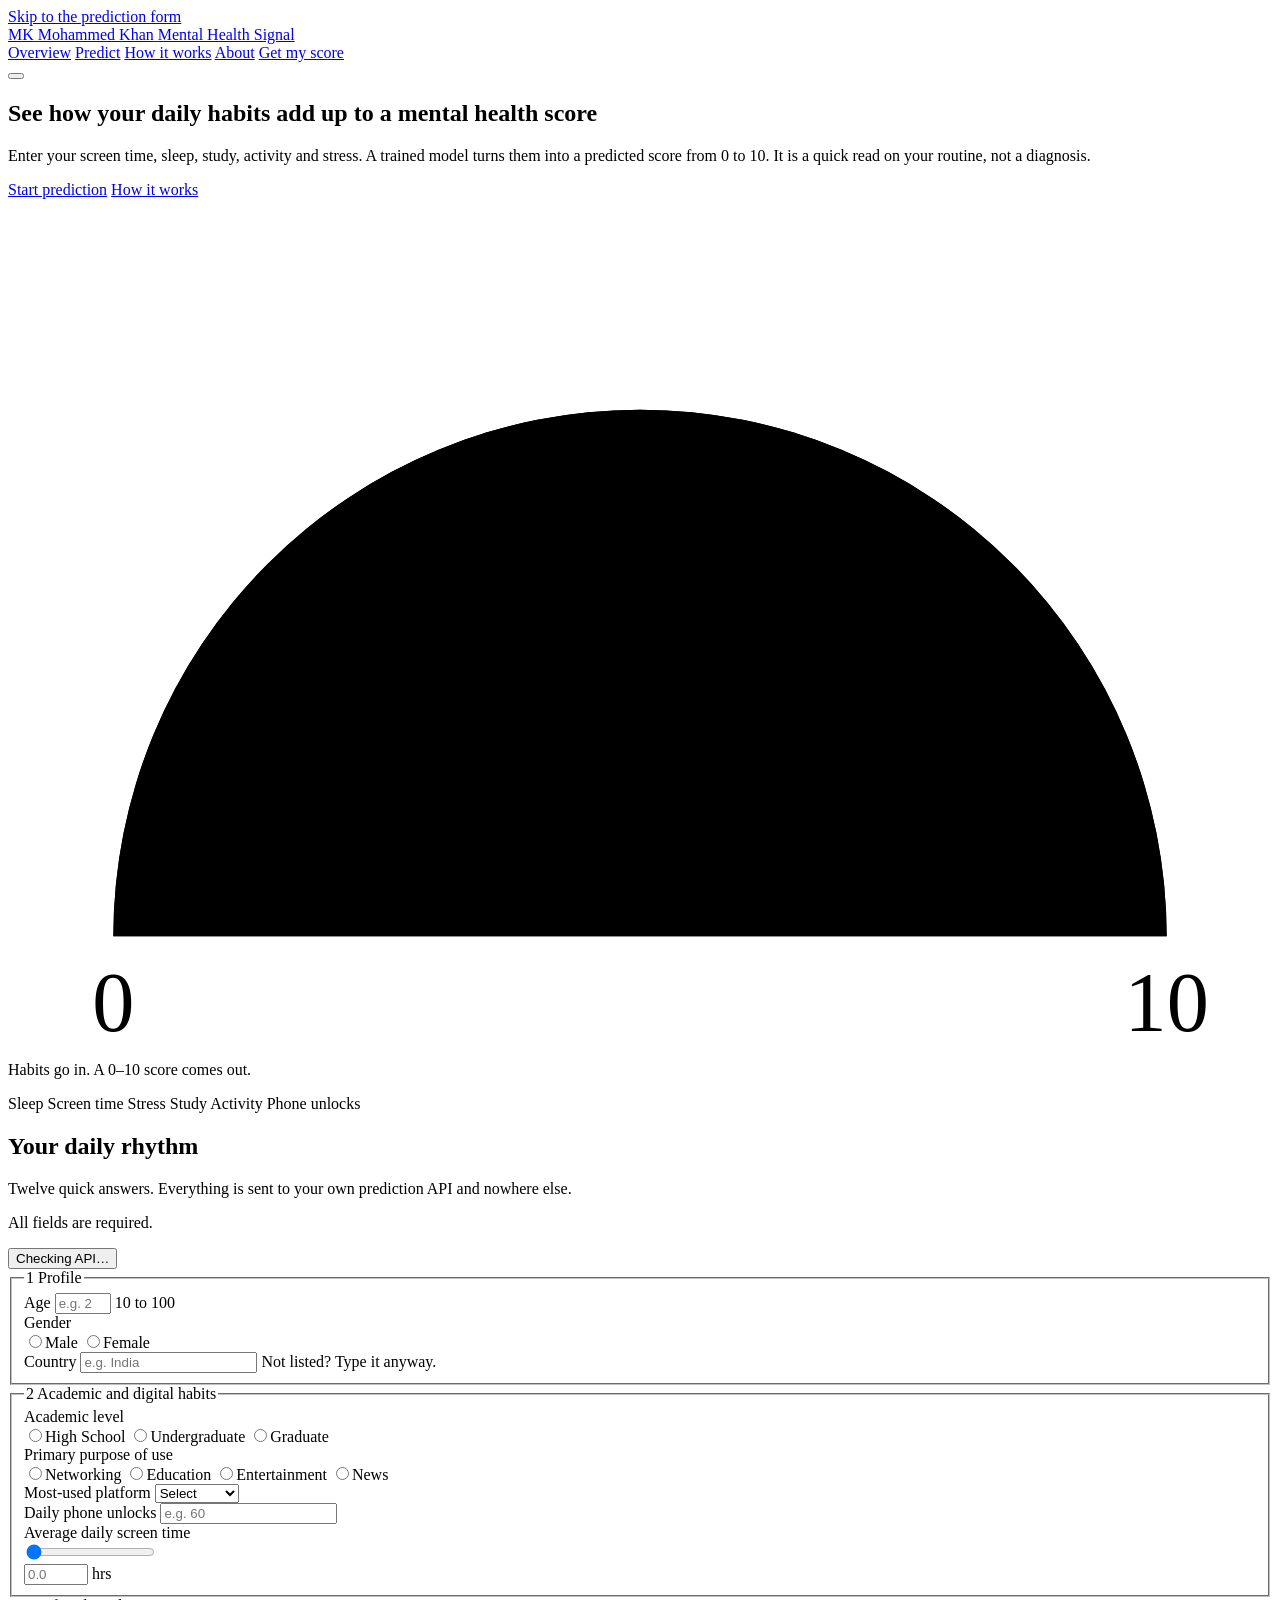
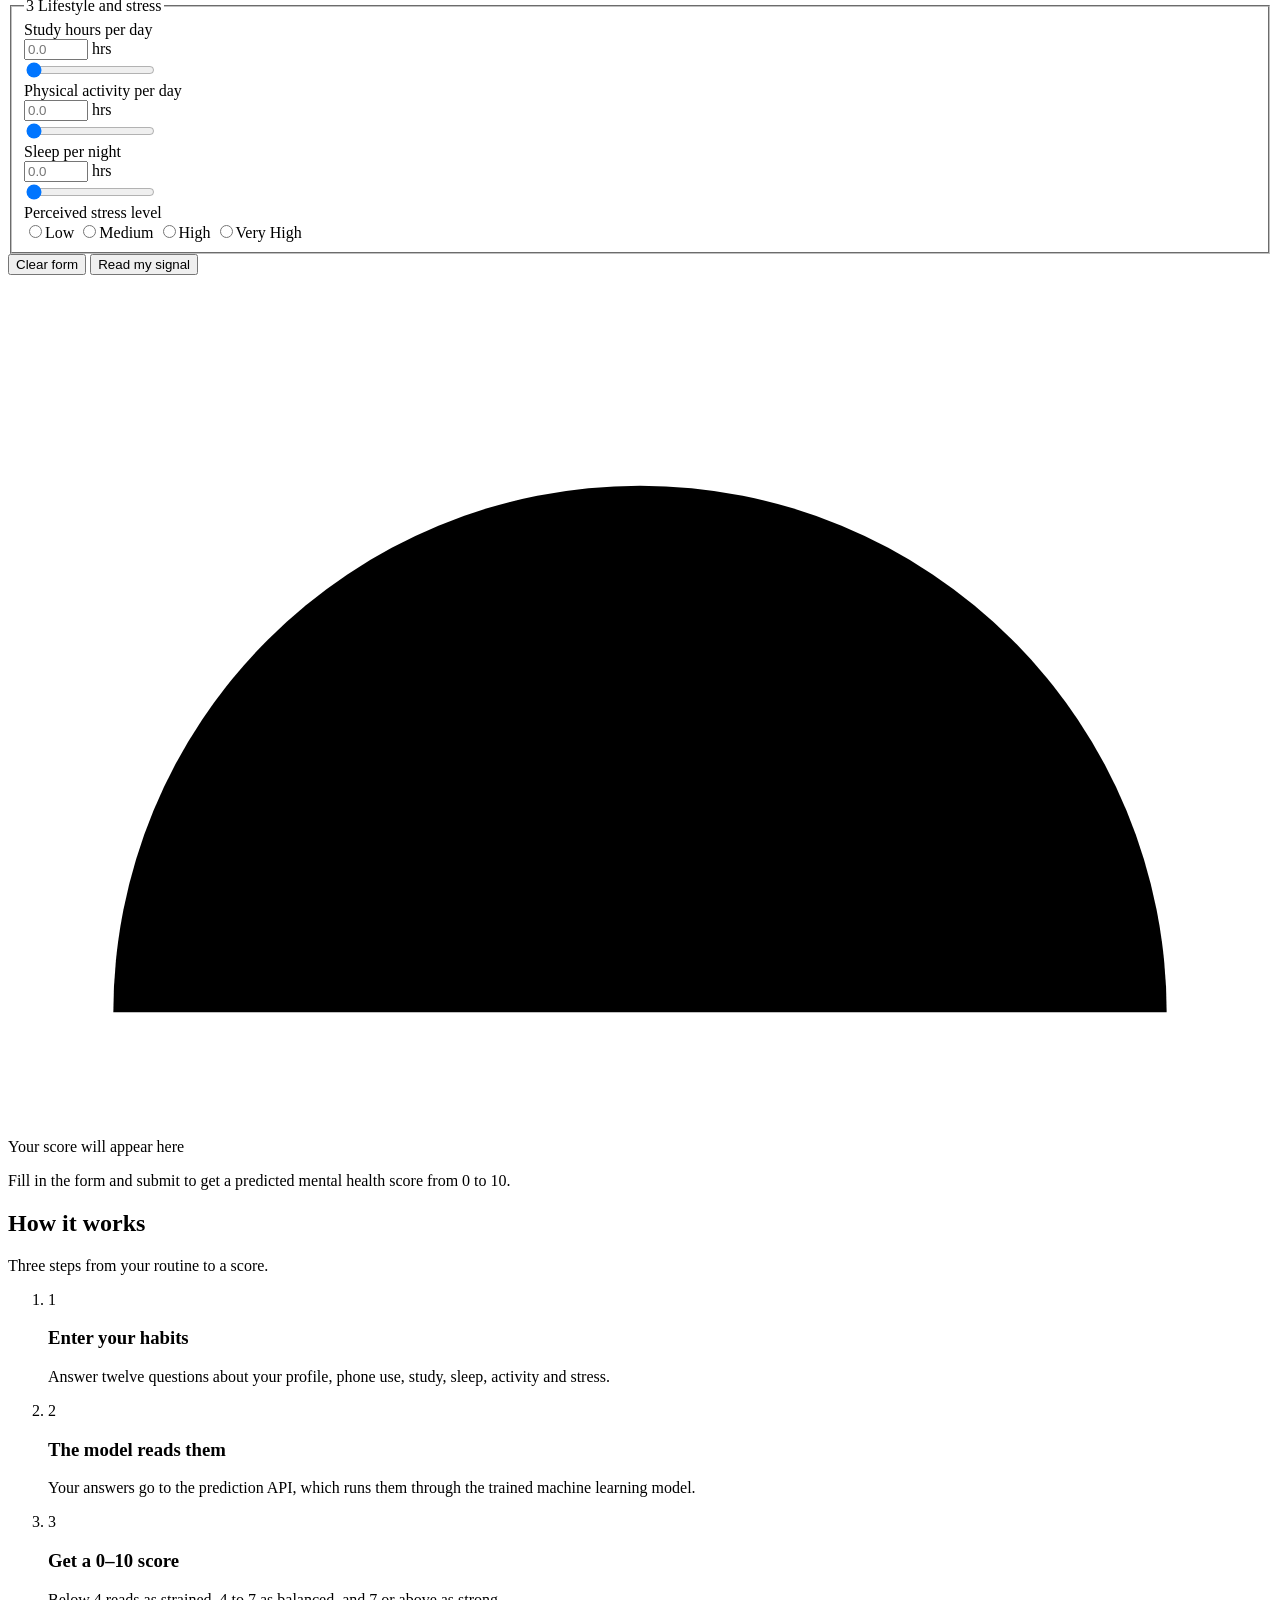
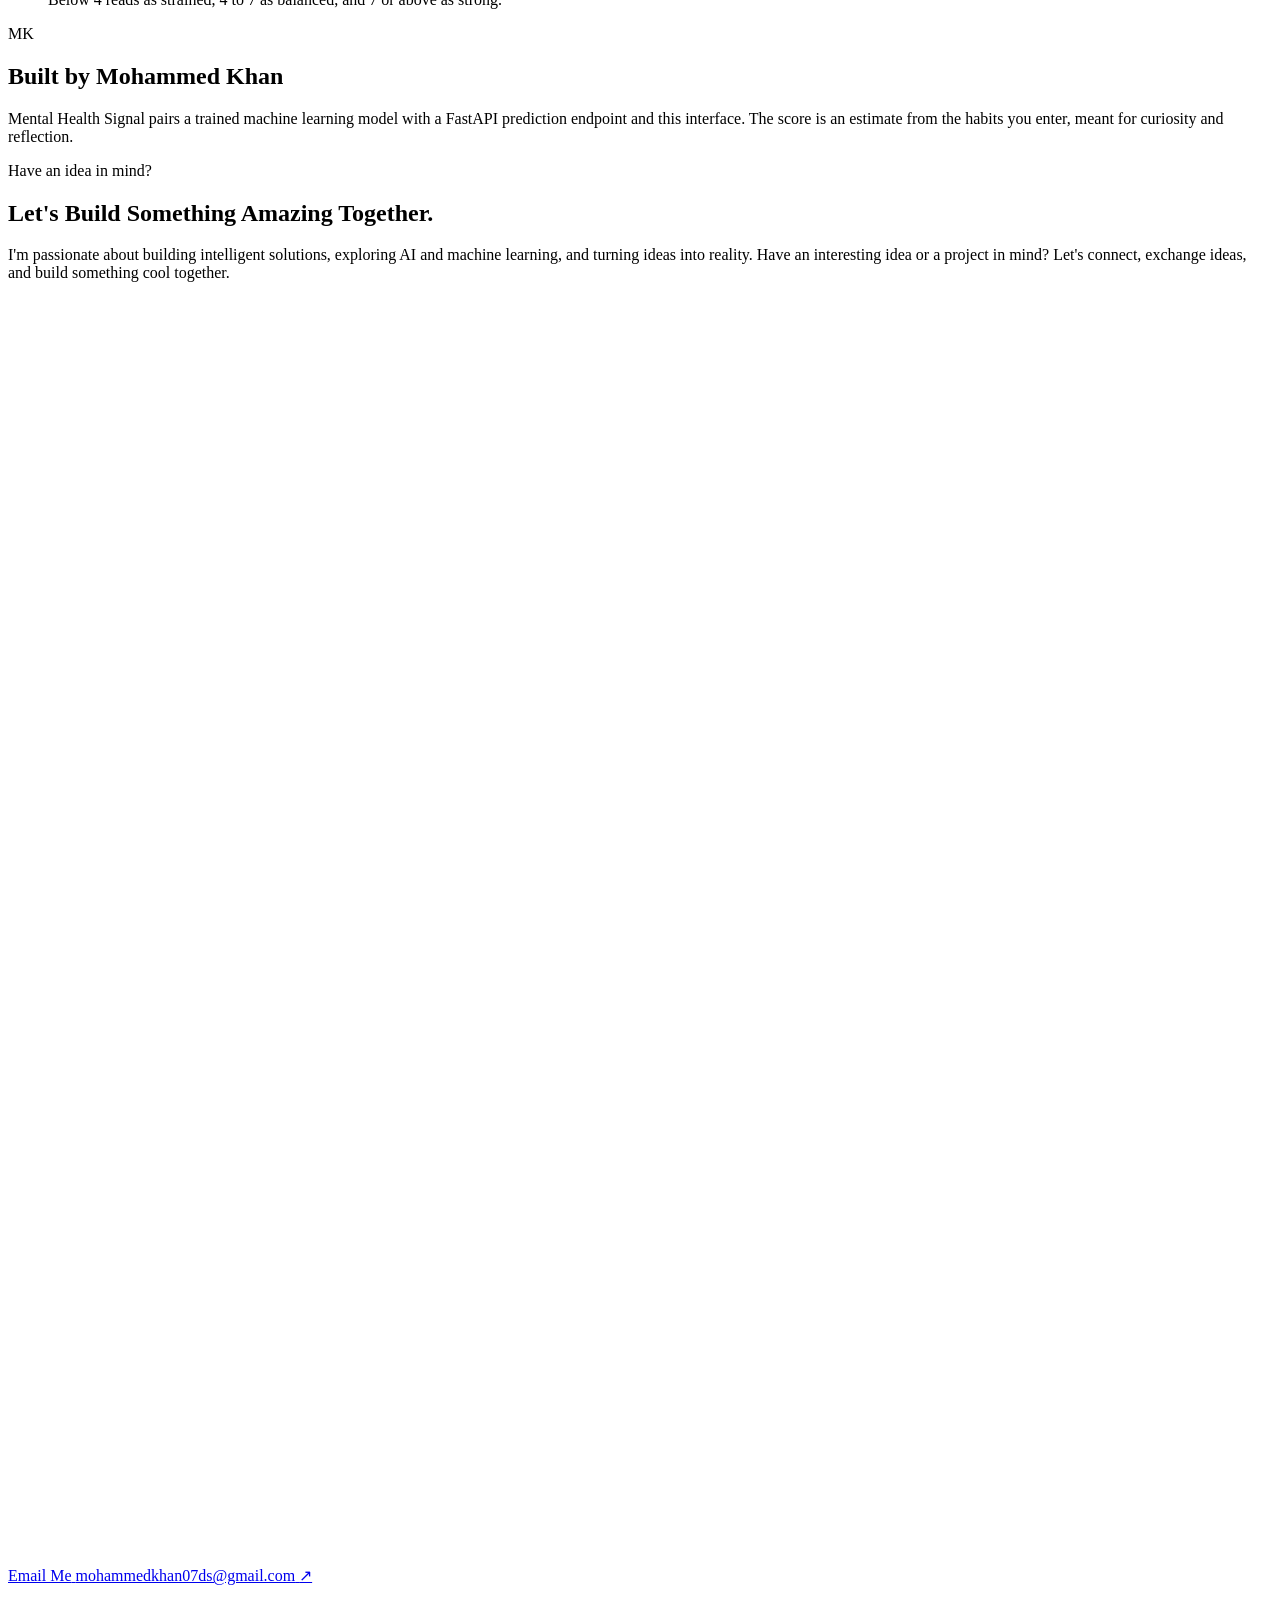
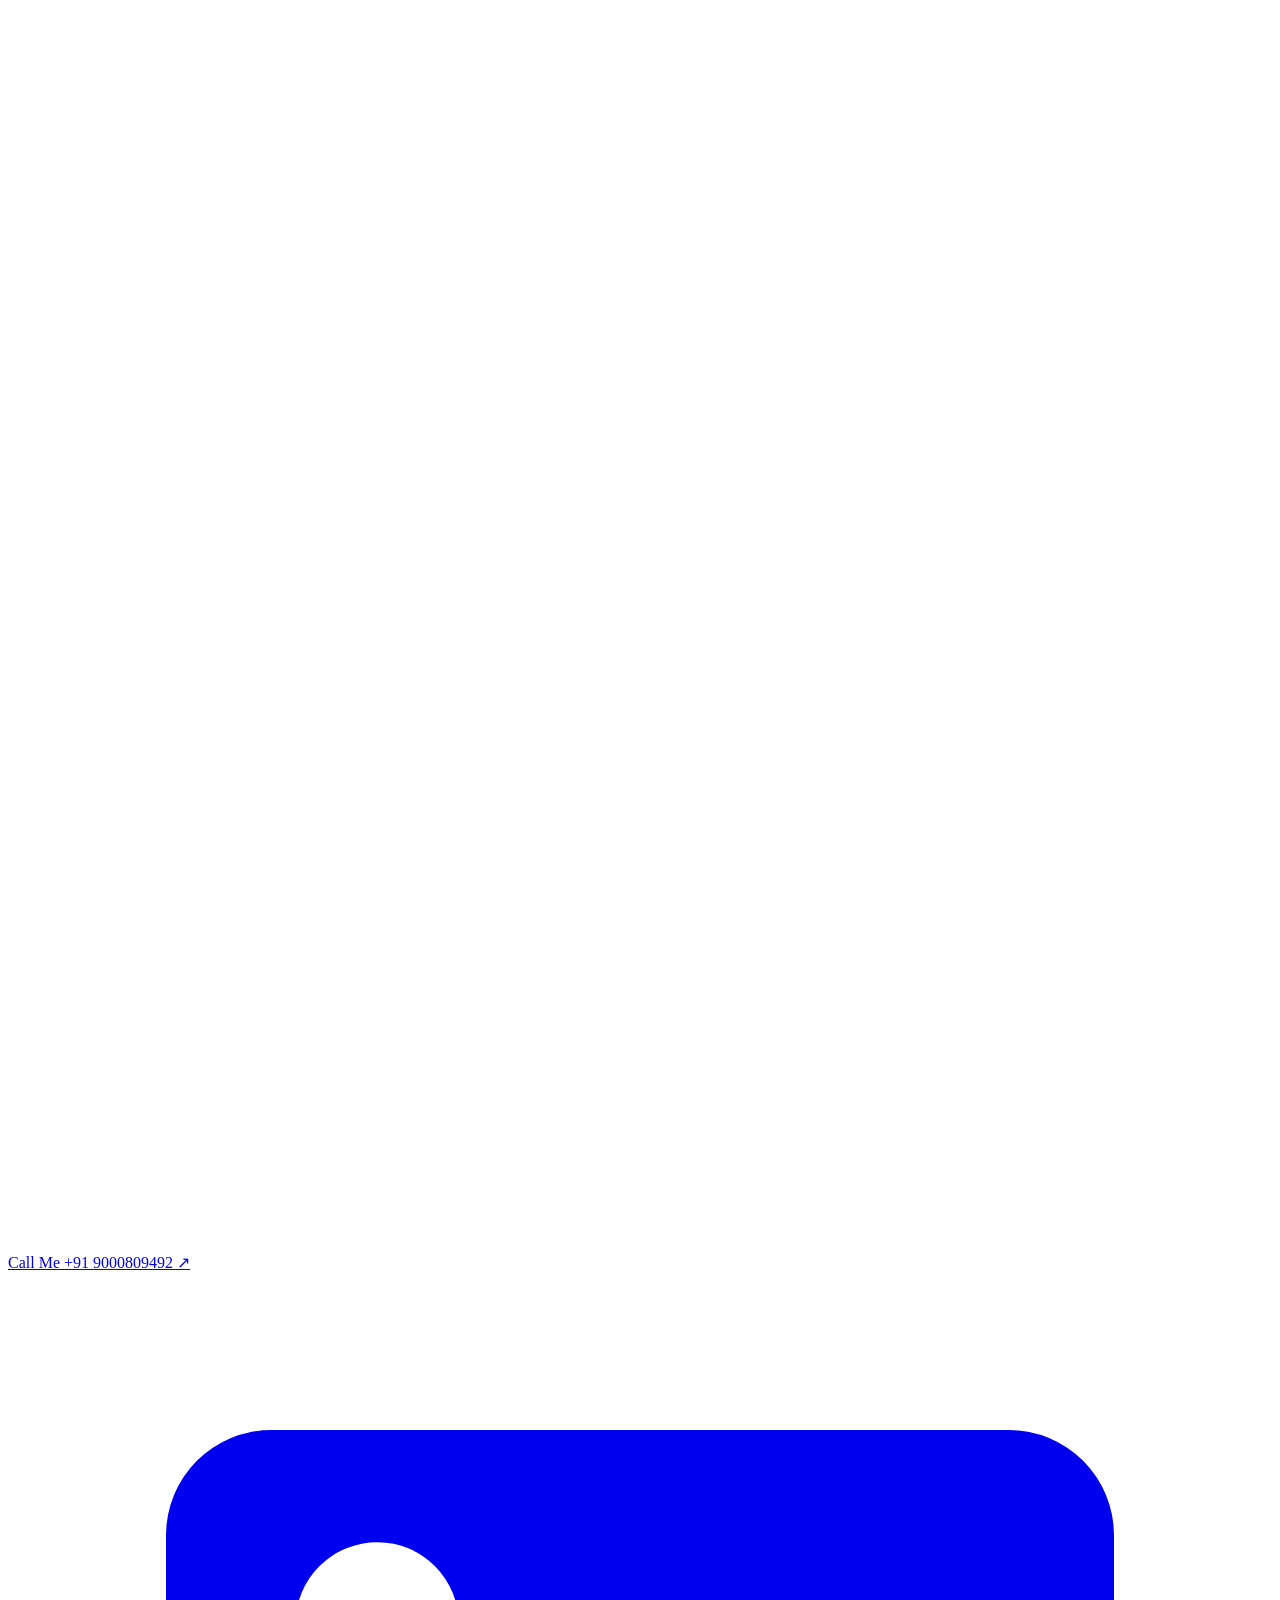
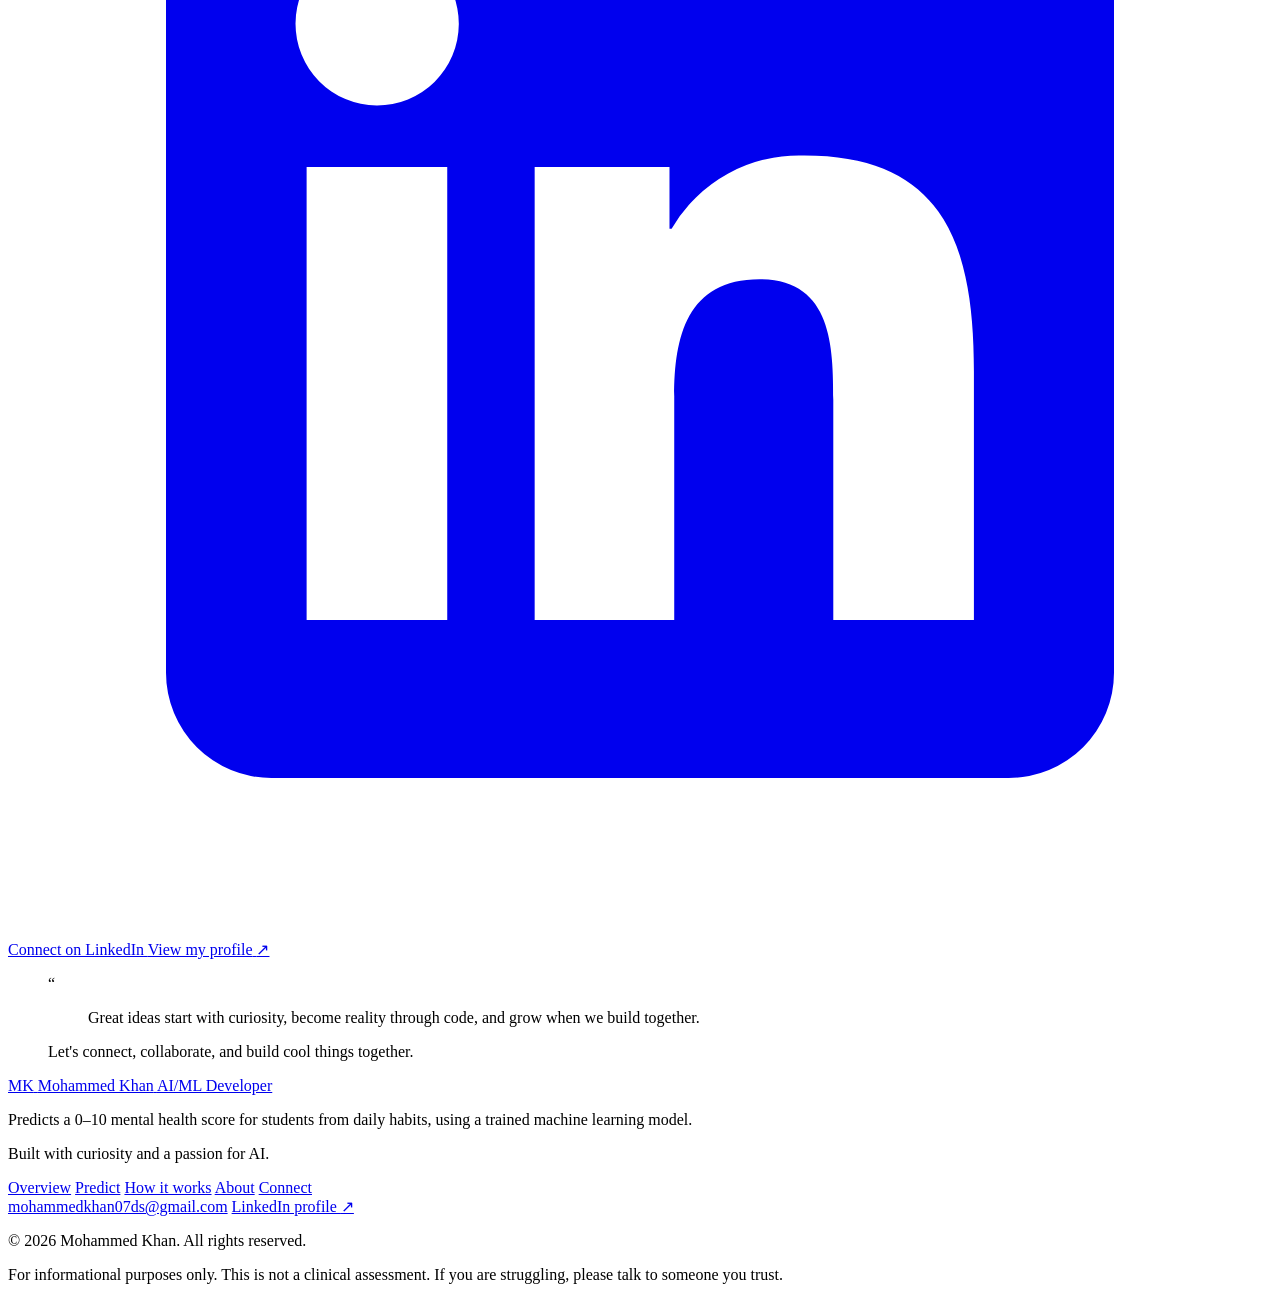
==== Frontend/Index.html @ d163c11a "Created a folder for frontend" ====
<!DOCTYPE html>
<html lang="en">
<head>
<meta charset="UTF-8" />
<meta name="viewport" content="width=device-width, initial-scale=1.0" />
<title>Mental Health Signal | Mohammed Khan</title>
<meta name="description" content="Mental Health Signal predicts a 0–10 mental health score for students from daily habits like screen time, sleep, study, activity and stress. Built by Mohammed Khan." />
<meta name="theme-color" content="#0B1F19" />
<link rel="icon" href="data:image/svg+xml,%3Csvg xmlns='http://www.w3.org/2000/svg' viewBox='0 0 32 32'%3E%3Crect width='32' height='32' rx='9' fill='%23163D33'/%3E%3Cpath d='M6 22a10 10 0 0 1 20 0' fill='none' stroke='%235FE3B4' stroke-width='3' stroke-linecap='round'/%3E%3Ccircle cx='16' cy='22' r='2.4' fill='%235FE3B4'/%3E%3C/svg%3E" />
<link rel="preconnect" href="https://fonts.googleapis.com">
<link rel="preconnect" href="https://fonts.gstatic.com" crossorigin>
<link href="https://fonts.googleapis.com/css2?family=Fraunces:opsz,wght@9..144,400;9..144,500;9..144,600&family=Inter:wght@400;500;600;700&family=JetBrains+Mono:wght@500;700&display=swap" rel="stylesheet">
<link rel="stylesheet" href="claude.css" />
</head>
<body>

<div class="bg-glow" aria-hidden="true"></div>
<div class="noise-overlay" aria-hidden="true"></div>

<a class="skip-link" href="#predict">Skip to the prediction form</a>

<!-- =====================================================
     HEADER
     ===================================================== -->
<header class="site-header">
  <div class="header-inner">
    <a class="brand" href="#top" aria-label="Mohammed Khan, Mental Health Signal, back to top">
      <span class="brand-mark" aria-hidden="true">MK</span>
      <span class="brand-text">
        <span class="brand-name">Mohammed Khan</span>
        <span class="brand-sub">Mental Health Signal</span>
      </span>
    </a>

    <nav class="nav" id="site-nav" aria-label="Primary">
      <a class="nav-link" href="#top">Overview</a>
      <a class="nav-link" href="#predict">Predict</a>
      <a class="nav-link" href="#how">How it works</a>
      <a class="nav-link" href="#about">About</a>
      <a class="btn btn-primary btn-sm nav-cta" href="#predict">Get my score</a>
    </nav>

    <button type="button" class="nav-toggle" id="nav-toggle" aria-expanded="false" aria-controls="site-nav" aria-label="Toggle navigation menu">
      <span class="nav-toggle-bars" aria-hidden="true"></span>
    </button>
  </div>
</header>

<main id="top">

  <!-- =====================================================
       HERO
       ===================================================== -->
  <section class="hero" aria-labelledby="hero-title">
    <div class="hero-copy">
      <h1 class="hero-title" id="hero-title">See how your daily habits add up to a mental health score</h1>
      <p class="hero-text">Enter your screen time, sleep, study, activity and stress. A trained model turns them into a predicted score from 0 to 10. It is a quick read on your routine, not a diagnosis.</p>
      <div class="hero-actions">
        <a class="btn btn-primary btn-lg" href="#predict">Start prediction</a>
        <a class="btn btn-ghost btn-lg" href="#how">How it works</a>
      </div>
    </div>

    <div class="hero-visual" aria-hidden="true">
      <div class="signal-card">
        <svg class="hero-gauge" viewBox="0 0 240 160">
          <defs>
            <linearGradient id="heroGradient" x1="0%" y1="0%" x2="100%" y2="0%">
              <stop offset="0%" stop-color="#D9534F"/>
              <stop offset="45%" stop-color="#E3B341"/>
              <stop offset="100%" stop-color="#4C9A78"/>
            </linearGradient>
          </defs>
          <path class="gauge-track" d="M 20 140 A 100 100 0 0 1 220 140" />
          <path class="hero-arc" d="M 20 140 A 100 100 0 0 1 220 140" />
          <g class="gauge-ticks"></g>
          <text class="gauge-label" x="20" y="158" text-anchor="middle">0</text>
          <text class="gauge-label" x="120" y="74" text-anchor="middle">5</text>
          <text class="gauge-label" x="220" y="158" text-anchor="middle">10</text>
        </svg>
        <p class="signal-caption">Habits go in. A 0–10 score comes out.</p>
        <span class="chip chip-sleep"><i></i>Sleep</span>
        <span class="chip chip-screen"><i></i>Screen time</span>
        <span class="chip chip-stress"><i></i>Stress</span>
        <span class="chip chip-study"><i></i>Study</span>
        <span class="chip chip-activity"><i></i>Activity</span>
        <span class="chip chip-unlocks"><i></i>Phone unlocks</span>
      </div>
    </div>
  </section>

  <!-- =====================================================
       PREDICT
       ===================================================== -->
  <section class="section" id="predict" aria-labelledby="predict-title">
    <div class="section-head">
      <h2 class="section-title" id="predict-title">Your daily rhythm</h2>
      <p class="section-text">Twelve quick answers. Everything is sent to your own prediction API and nowhere else.</p>
    </div>

    <div class="layout">

      <!-- FORM PANEL -->
      <div class="panel form-panel">
        <div class="panel-top">
          <p class="panel-note">All fields are required.</p>
          <button type="button" class="api-status" id="api-status" data-state="checking" title="Check the prediction API again">
            <span class="api-dot" aria-hidden="true"></span>
            <span class="api-text" id="api-status-text">Checking API…</span>
          </button>
        </div>

        <form id="predict-form" novalidate>

          <fieldset class="group">
            <legend><span class="legend-index" aria-hidden="true">1</span> Profile</legend>
            <div class="grid grid-3">

              <div class="field" data-field="age">
                <label for="age">Age</label>
                <input type="number" id="age" name="age" min="10" max="100" step="1" inputmode="numeric" required placeholder="e.g. 21" />
                <span class="hint">10 to 100</span>
                <span class="error-msg" role="alert"></span>
              </div>

              <div class="field" data-field="gender">
                <span class="label" id="lbl-gender">Gender</span>
                <div class="choice-group cols-2" role="radiogroup" aria-labelledby="lbl-gender">
                  <label class="choice"><input type="radio" name="gender" value="Male" required /><span class="choice-body">Male</span></label>
                  <label class="choice"><input type="radio" name="gender" value="Female" /><span class="choice-body">Female</span></label>
                </div>
                <span class="error-msg" role="alert"></span>
              </div>

              <div class="field" data-field="country">
                <label for="country">Country</label>
                <input type="text" id="country" name="country" list="country-list" required placeholder="e.g. India" autocomplete="off" />
                <datalist id="country-list">
                  <option value="India"></option>
                  <option value="USA"></option>
                  <option value="Canada"></option>
                  <option value="Australia"></option>
                  <option value="UK"></option>
                  <option value="Germany"></option>
                  <option value="Mexico"></option>
                  <option value="Turkey"></option>
                  <option value="France"></option>
                </datalist>
                <span class="hint">Not listed? Type it anyway.</span>
                <span class="error-msg" role="alert"></span>
              </div>

            </div>
          </fieldset>

          <fieldset class="group">
            <legend><span class="legend-index" aria-hidden="true">2</span> Academic and digital habits</legend>
            <div class="grid grid-2">

              <div class="field field-span" data-field="academic_level">
                <span class="label" id="lbl-academic">Academic level</span>
                <div class="choice-group cols-3" role="radiogroup" aria-labelledby="lbl-academic">
                  <label class="choice"><input type="radio" name="academic_level" value="High School" required /><span class="choice-body">High School</span></label>
                  <label class="choice"><input type="radio" name="academic_level" value="Undergraduate" /><span class="choice-body">Undergraduate</span></label>
                  <label class="choice"><input type="radio" name="academic_level" value="Graduate" /><span class="choice-body">Graduate</span></label>
                </div>
                <span class="error-msg" role="alert"></span>
              </div>

              <div class="field field-span" data-field="purpose_of_use">
                <span class="label" id="lbl-purpose">Primary purpose of use</span>
                <div class="choice-group cols-4" role="radiogroup" aria-labelledby="lbl-purpose">
                  <label class="choice"><input type="radio" name="purpose_of_use" value="Networking" required /><span class="choice-body">Networking</span></label>
                  <label class="choice"><input type="radio" name="purpose_of_use" value="Education" /><span class="choice-body">Education</span></label>
                  <label class="choice"><input type="radio" name="purpose_of_use" value="Entertainment" /><span class="choice-body">Entertainment</span></label>
                  <label class="choice"><input type="radio" name="purpose_of_use" value="News" /><span class="choice-body">News</span></label>
                </div>
                <span class="error-msg" role="alert"></span>
              </div>

              <div class="field" data-field="most_used_platform">
                <label for="most_used_platform">Most-used platform</label>
                <select id="most_used_platform" name="most_used_platform" required>
                  <option value="" disabled selected hidden>Select</option>
                  <option value="Facebook">Facebook</option>
                  <option value="Instagram">Instagram</option>
                  <option value="Snapchat">Snapchat</option>
                  <option value="Twitter">Twitter</option>
                  <option value="YouTube">YouTube</option>
                  <option value="TikTok">TikTok</option>
                  <option value="LinkedIn">LinkedIn</option>
                  <option value="LINE">LINE</option>
                  <option value="KakaoTalk">KakaoTalk</option>
                  <option value="VKontakte">VKontakte</option>
                  <option value="WhatsApp">WhatsApp</option>
                  <option value="WeChat">WeChat</option>
                </select>
                <span class="error-msg" role="alert"></span>
              </div>

              <div class="field" data-field="daily_unlocks">
                <label for="daily_unlocks">Daily phone unlocks</label>
                <input type="number" id="daily_unlocks" name="daily_unlocks" min="0" step="1" inputmode="numeric" required placeholder="e.g. 60" />
                <span class="error-msg" role="alert"></span>
              </div>

              <div class="field field-span" data-field="avg_daily_usage_hours">
                <label for="avg_daily_usage_hours">Average daily screen time</label>
                <div class="slider-line">
                  <input type="range" class="slider" data-sync="avg_daily_usage_hours" min="0" max="24" step="0.1" value="0" aria-label="Average daily screen time slider, hours" />
                  <div class="unit-input">
                    <input type="number" id="avg_daily_usage_hours" name="avg_daily_usage_hours" min="0" max="24" step="0.1" inputmode="decimal" required placeholder="0.0" />
                    <span class="unit">hrs</span>
                  </div>
                </div>
                <span class="error-msg" role="alert"></span>
              </div>

            </div>
          </fieldset>

          <fieldset class="group">
            <legend><span class="legend-index" aria-hidden="true">3</span> Lifestyle and stress</legend>
            <div class="grid grid-3">

              <div class="field" data-field="study_hours">
                <label for="study_hours">Study hours per day</label>
                <div class="unit-input">
                  <input type="number" id="study_hours" name="study_hours" min="0" max="24" step="0.1" inputmode="decimal" required placeholder="0.0" />
                  <span class="unit">hrs</span>
                </div>
                <input type="range" class="slider" data-sync="study_hours" min="0" max="24" step="0.1" value="0" aria-label="Study hours per day slider" />
                <span class="error-msg" role="alert"></span>
              </div>

              <div class="field" data-field="physical_activity_hours">
                <label for="physical_activity_hours">Physical activity per day</label>
                <div class="unit-input">
                  <input type="number" id="physical_activity_hours" name="physical_activity_hours" min="0" max="24" step="0.1" inputmode="decimal" required placeholder="0.0" />
                  <span class="unit">hrs</span>
                </div>
                <input type="range" class="slider" data-sync="physical_activity_hours" min="0" max="24" step="0.1" value="0" aria-label="Physical activity per day slider" />
                <span class="error-msg" role="alert"></span>
              </div>

              <div class="field" data-field="sleep_hours_per_night">
                <label for="sleep_hours_per_night">Sleep per night</label>
                <div class="unit-input">
                  <input type="number" id="sleep_hours_per_night" name="sleep_hours_per_night" min="0" max="24" step="0.1" inputmode="decimal" required placeholder="0.0" />
                  <span class="unit">hrs</span>
                </div>
                <input type="range" class="slider" data-sync="sleep_hours_per_night" min="0" max="24" step="0.1" value="0" aria-label="Sleep per night slider" />
                <span class="error-msg" role="alert"></span>
              </div>

              <div class="field field-span" data-field="stress_level">
                <span class="label" id="lbl-stress">Perceived stress level</span>
                <div class="choice-group cols-4" role="radiogroup" aria-labelledby="lbl-stress">
                  <label class="choice" data-tone="low"><input type="radio" name="stress_level" value="Low" required /><span class="choice-body">Low</span></label>
                  <label class="choice" data-tone="medium"><input type="radio" name="stress_level" value="Medium" /><span class="choice-body">Medium</span></label>
                  <label class="choice" data-tone="high"><input type="radio" name="stress_level" value="High" /><span class="choice-body">High</span></label>
                  <label class="choice" data-tone="very-high"><input type="radio" name="stress_level" value="Very High" /><span class="choice-body">Very High</span></label>
                </div>
                <span class="error-msg" role="alert"></span>
              </div>

            </div>
          </fieldset>

          <p class="form-alert" id="form-alert" role="alert" hidden></p>

          <div class="form-footer">
            <button type="reset" class="btn btn-ghost" id="clear-btn">Clear form</button>
            <button type="submit" class="btn btn-primary btn-lg" id="submit-btn">
              <span class="btn-label">Read my signal</span>
              <span class="btn-spinner" aria-hidden="true"></span>
            </button>
          </div>
        </form>
      </div>

      <!-- RESULT PANEL -->
      <aside class="panel result-panel" id="result-panel" aria-live="polite" aria-label="Prediction result">
        <div class="result-inner" id="result-inner">

          <div class="state state-idle" id="state-idle">
            <svg class="gauge gauge-idle" viewBox="0 0 240 160" aria-hidden="true">
              <path class="gauge-track" d="M 20 140 A 100 100 0 0 1 220 140" />
              <g class="gauge-ticks"></g>
            </svg>
            <p class="state-title">Your score will appear here</p>
            <p class="state-copy">Fill in the form and submit to get a predicted mental health score from 0 to 10.</p>
          </div>

          <div class="state state-loading" id="state-loading" hidden>
            <div class="pulse-ring"></div>
            <p class="state-title">Reading the signal…</p>
            <p class="state-copy">Running your habits through the model.</p>
          </div>

          <div class="state state-result" id="state-result" hidden>
            <svg class="gauge gauge-result" viewBox="0 0 240 160" aria-hidden="true">
              <defs>
                <linearGradient id="gaugeGradient" x1="0%" y1="0%" x2="100%" y2="0%">
                  <stop offset="0%" stop-color="#D9534F"/>
                  <stop offset="45%" stop-color="#E3B341"/>
                  <stop offset="100%" stop-color="#4C9A78"/>
                </linearGradient>
              </defs>
              <path class="gauge-track" d="M 20 140 A 100 100 0 0 1 220 140" />
              <path class="gauge-fill" id="gauge-fill" d="M 20 140 A 100 100 0 0 1 220 140" />
              <g class="gauge-ticks"></g>
              <g class="gauge-knob" id="gauge-knob"><circle cx="20" cy="140" r="8" /></g>
              <circle class="gauge-needle-hub" cx="120" cy="140" r="5" />
            </svg>
            <div class="score-readout">
              <span class="score-number" id="score-number">0.00</span>
              <span class="score-max">/ 10</span>
            </div>
            <p class="score-band" id="score-band">–</p>
            <p class="score-context" id="score-context"></p>

            <ol class="scale" id="scale" aria-label="Score bands">
              <li data-band="strained"><span>0 to 4</span>Strained</li>
              <li data-band="balanced"><span>4 to 7</span>Balanced</li>
              <li data-band="strong"><span>7 to 10</span>Strong</li>
            </ol>

            <button type="button" class="btn btn-ghost" id="reset-btn">Run another read</button>
          </div>

          <div class="state state-error" id="state-error" hidden>
            <div class="error-icon" aria-hidden="true">!</div>
            <p class="state-title" id="error-label">Something went wrong</p>
            <p class="state-copy" id="error-copy"></p>
            <button type="button" class="btn btn-ghost" id="error-retry-btn">Try again</button>
          </div>

        </div>
      </aside>

    </div>
  </section>

  <!-- =====================================================
       HOW IT WORKS
       ===================================================== -->
  <section class="section" id="how" aria-labelledby="how-title">
    <div class="section-head">
      <h2 class="section-title" id="how-title">How it works</h2>
      <p class="section-text">Three steps from your routine to a score.</p>
    </div>
    <ol class="steps">
      <li class="step-card">
        <span class="step-num" aria-hidden="true">1</span>
        <h3>Enter your habits</h3>
        <p>Answer twelve questions about your profile, phone use, study, sleep, activity and stress.</p>
      </li>
      <li class="step-card">
        <span class="step-num" aria-hidden="true">2</span>
        <h3>The model reads them</h3>
        <p>Your answers go to the prediction API, which runs them through the trained machine learning model.</p>
      </li>
      <li class="step-card">
        <span class="step-num" aria-hidden="true">3</span>
        <h3>Get a 0–10 score</h3>
        <p>Below 4 reads as strained, 4 to 7 as balanced, and 7 or above as strong.</p>
      </li>
    </ol>
  </section>

  <!-- =====================================================
       ABOUT / BRANDING
       ===================================================== -->
  <section class="section" id="about" aria-labelledby="about-title">
    <div class="about-card">
      <span class="about-mark" aria-hidden="true">MK</span>
      <div>
        <h2 class="about-title" id="about-title">Built by Mohammed Khan</h2>
        <p class="about-text">Mental Health Signal pairs a trained machine learning model with a FastAPI prediction endpoint and this interface. The score is an estimate from the habits you enter, meant for curiosity and reflection.</p>
      </div>
    </div>
  </section>

  <!-- =====================================================
       LET'S CONNECT
       ===================================================== -->
  <section class="section connect-section" id="connect" aria-labelledby="connect-title">
    <div class="section-head">
      <p class="connect-eyebrow">Have an idea in mind?</p>
      <h2 class="section-title" id="connect-title">Let's Build Something Amazing Together.</h2>
      <p class="section-text">I'm passionate about building intelligent solutions, exploring AI and machine learning, and turning ideas into reality. Have an interesting idea or a project in mind? Let's connect, exchange ideas, and build something cool together.</p>
    </div>

    <div class="contact-grid">
      <a class="contact-card" href="mailto:mohammedkhan07ds@gmail.com">
        <span class="contact-icon" aria-hidden="true">
          <svg viewBox="0 0 24 24" fill="none">
            <rect x="3.25" y="5.25" width="17.5" height="13.5" rx="2.5" />
            <path d="m4.5 7 7.5 5.75L19.5 7" />
          </svg>
        </span>
        <span class="contact-card-copy">
          <span class="contact-label">Email Me</span>
          <span class="contact-value">mohammedkhan07ds@gmail.com</span>
        </span>
        <span class="contact-arrow" aria-hidden="true">↗</span>
      </a>

      <a class="contact-card" href="tel:+919000809492">
        <span class="contact-icon" aria-hidden="true">
          <svg viewBox="0 0 24 24" fill="none">
            <path d="M7.1 3.75h2.15l1.1 4.1-1.6 1.6a14.1 14.1 0 0 0 5.8 5.8l1.6-1.6 4.1 1.1v2.15a2.1 2.1 0 0 1-2.3 2.1A16.2 16.2 0 0 1 5 6.05a2.1 2.1 0 0 1 2.1-2.3Z" />
          </svg>
        </span>
        <span class="contact-card-copy">
          <span class="contact-label">Call Me</span>
          <span class="contact-value">+91 9000809492</span>
        </span>
        <span class="contact-arrow" aria-hidden="true">↗</span>
      </a>

      <a class="contact-card" href="https://www.linkedin.com/in/mohammed-khan-670114422?utm_source=share_via&amp;utm_content=profile&amp;utm_medium=member_ios" target="_blank" rel="noopener noreferrer">
        <span class="contact-icon contact-icon-linkedin" aria-hidden="true">
          <svg viewBox="0 0 24 24" fill="currentColor">
            <path d="M19 3H5a2 2 0 0 0-2 2v14a2 2 0 0 0 2 2h14a2 2 0 0 0 2-2V5a2 2 0 0 0-2-2ZM8.34 18H5.67V9.4h2.67ZM7 8.23a1.55 1.55 0 1 1 .02-3.1A1.55 1.55 0 0 1 7 8.23ZM18.34 18h-2.67v-4.18c0-1-.02-2.29-1.4-2.29s-1.62 1.1-1.62 2.22V18H10V9.4h2.56v1.17h.04a2.8 2.8 0 0 1 2.52-1.39c2.7 0 3.22 1.78 3.22 4.1Z" />
          </svg>
        </span>
        <span class="contact-card-copy">
          <span class="contact-label">Connect on LinkedIn</span>
          <span class="contact-value">View my profile</span>
        </span>
        <span class="contact-arrow" aria-hidden="true">↗</span>
      </a>
    </div>

    <figure class="connect-quote">
      <span class="quote-mark" aria-hidden="true">“</span>
      <blockquote>Great ideas start with curiosity, become reality through code, and grow when we build together.</blockquote>
      <figcaption>Let's connect, collaborate, and build cool things together.</figcaption>
    </figure>
  </section>

</main>

<!-- =====================================================
     FOOTER
     ===================================================== -->
<footer class="site-footer">
  <div class="footer-inner">
    <div class="footer-brand">
      <a class="brand" href="#top" aria-label="Mohammed Khan, back to top">
        <span class="brand-mark" aria-hidden="true">MK</span>
        <span class="brand-text">
          <span class="brand-name">Mohammed Khan</span>
          <span class="brand-sub">AI/ML Developer</span>
        </span>
      </a>
      <p class="footer-text">Predicts a 0–10 mental health score for students from daily habits, using a trained machine learning model.</p>
      <p class="footer-tagline">Built with curiosity and a passion for AI.</p>
    </div>
    <div class="footer-links">
      <nav class="footer-nav" aria-label="Footer">
        <a class="nav-link" href="#top">Overview</a>
        <a class="nav-link" href="#predict">Predict</a>
        <a class="nav-link" href="#how">How it works</a>
        <a class="nav-link" href="#about">About</a>
        <a class="nav-link" href="#connect">Connect</a>
      </nav>
      <div class="footer-contact" aria-label="Contact details">
        <a href="mailto:mohammedkhan07ds@gmail.com">mohammedkhan07ds@gmail.com</a>
        <a href="https://www.linkedin.com/in/mohammed-khan-670114422?utm_source=share_via&amp;utm_content=profile&amp;utm_medium=member_ios" target="_blank" rel="noopener noreferrer">LinkedIn profile <span aria-hidden="true">↗</span></a>
      </div>
    </div>
  </div>
  <div class="footer-bottom">
    <p>&copy; <span id="year">2026</span> Mohammed Khan. All rights reserved.</p>
    <p>For informational purposes only. This is not a clinical assessment. If you are struggling, please talk to someone you trust.</p>
  </div>
</footer>

<script src="claude.js"></script>
</body>
</html>
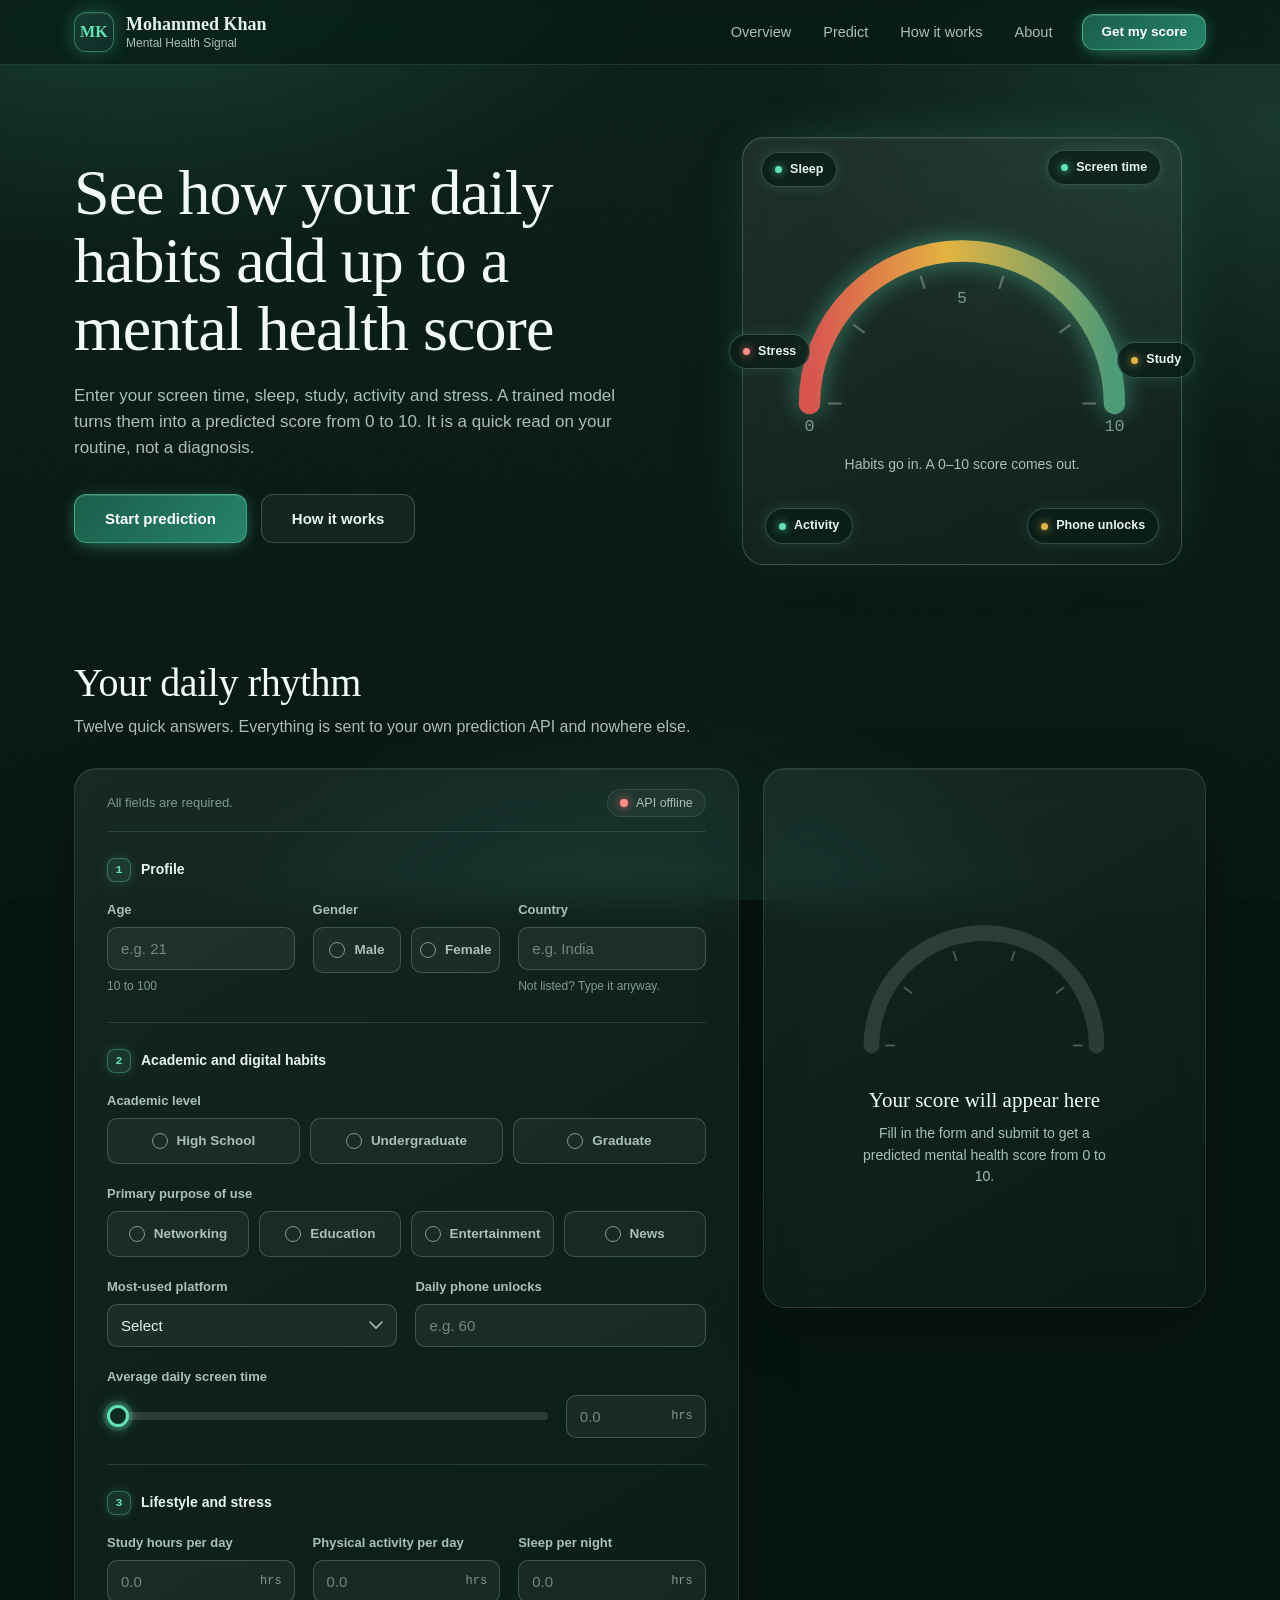
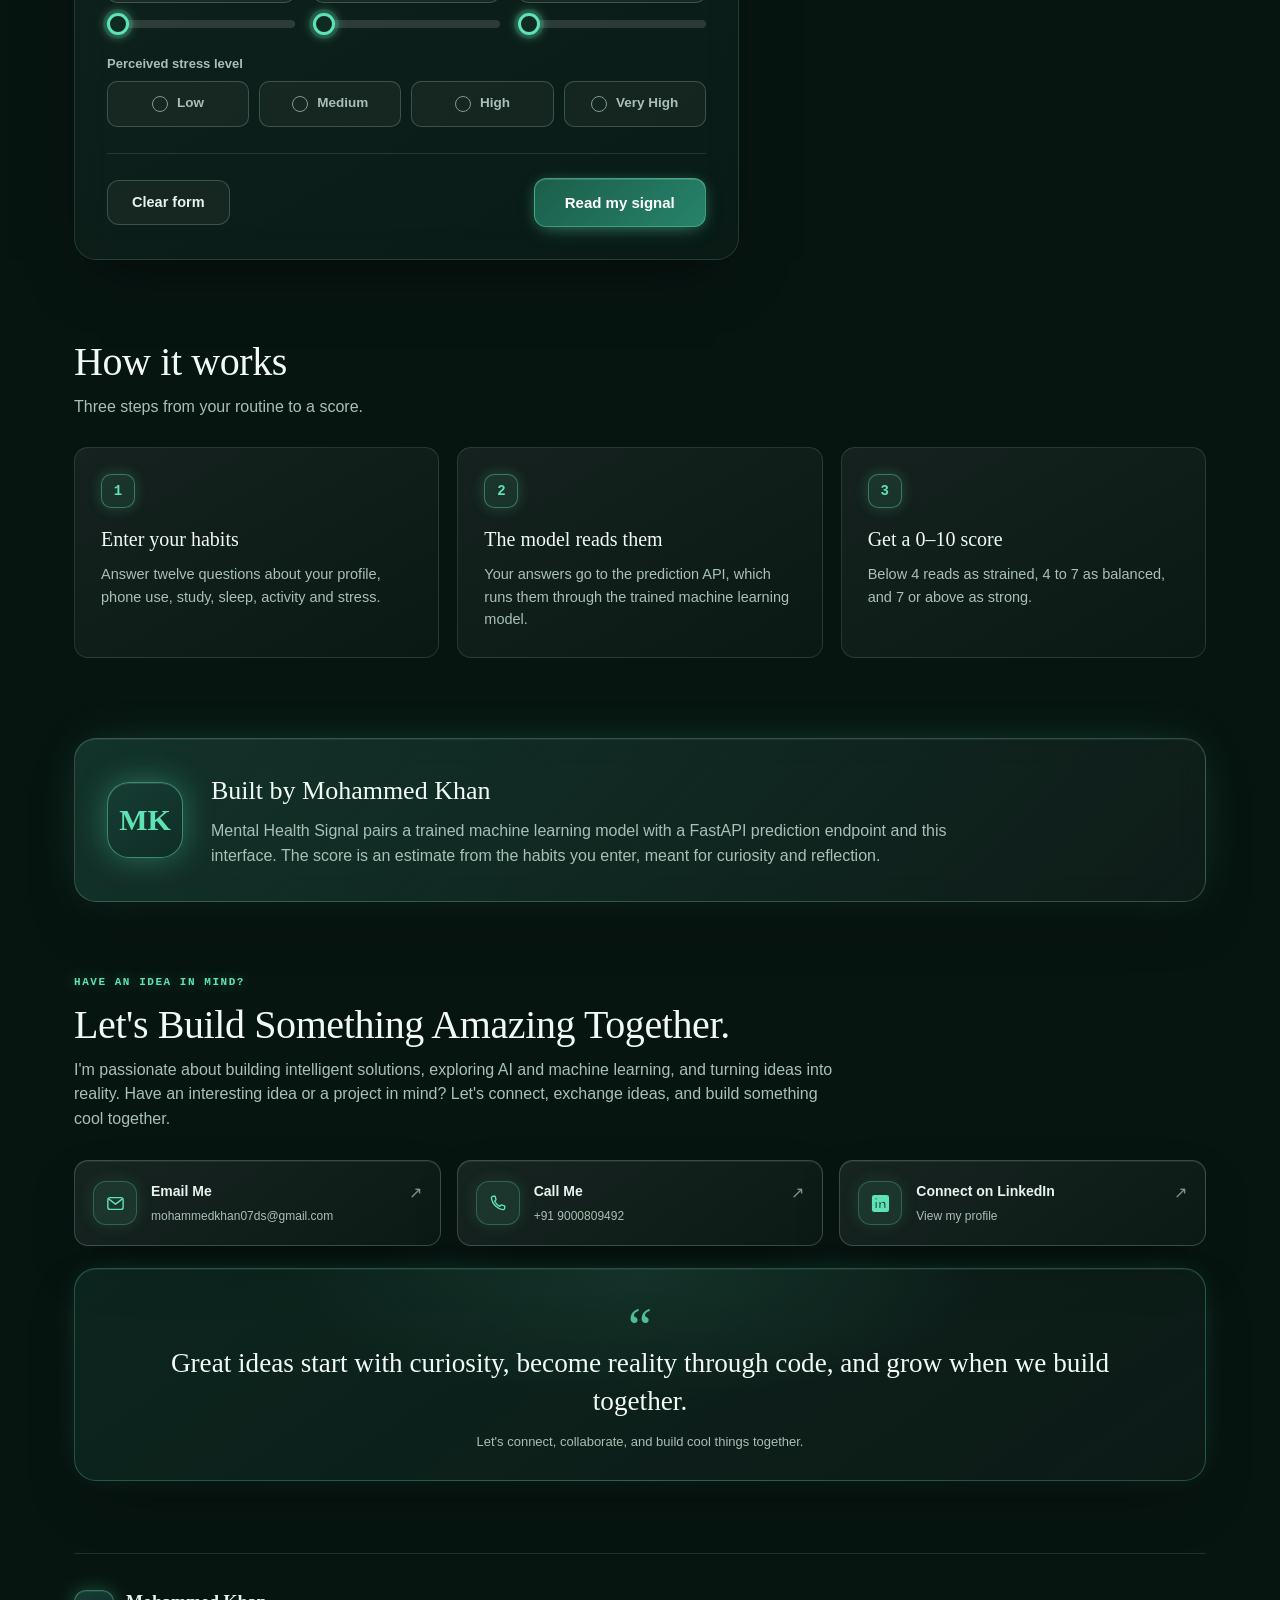
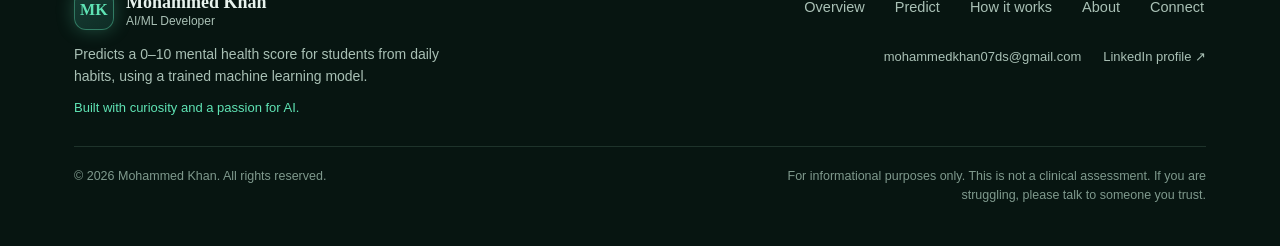
==== commit 636cbc63: "Changed file name that was confusing" ====
--- a/Frontend/Index.html
+++ b/Frontend/Index.html
@@ -10,7 +10,7 @@
 <link rel="preconnect" href="https://fonts.googleapis.com">
 <link rel="preconnect" href="https://fonts.gstatic.com" crossorigin>
 <link href="https://fonts.googleapis.com/css2?family=Fraunces:opsz,wght@9..144,400;9..144,500;9..144,600&family=Inter:wght@400;500;600;700&family=JetBrains+Mono:wght@500;700&display=swap" rel="stylesheet">
-<link rel="stylesheet" href="claude.css" />
+<link rel="stylesheet" href="Style.css" />
 </head>
 <body>
 
@@ -479,6 +479,6 @@
   </div>
 </footer>
 
-<script src="claude.js"></script>
+<script src="Script.js"></script>
 </body>
 </html>
--- a/Frontend/Style.css
+++ b/Frontend/Style.css
@@ -0,0 +1,1288 @@
+/* =========================================================
+   TOKENS
+   Palette carried over from the original design (pine, sage,
+   amber, coral) and pushed into a dark glass dashboard.
+   --glow holds an "r, g, b" triplet so every glow can be tinted
+   per component with rgba(var(--glow), alpha).
+   ========================================================= */
+:root {
+  color-scheme: dark;
+
+  --bg-0: #071511;
+  --bg-1: #0B1F19;
+  --ink: #E8F3EE;
+  --ink-soft: #A9C0B5;
+  --ink-faint: #7F998D;
+
+  --pine: #21594A;
+  --pine-deep: #163D33;
+  --sage: #4C9A78;
+  --mint: #5FE3B4;
+  --amber: #E3B341;
+  --coral: #D9534F;
+  --coral-soft: #FF8E88;
+
+  --glow: 95, 227, 180;
+
+  --glass: rgba(255, 255, 255, 0.045);
+  --glass-hi: rgba(255, 255, 255, 0.075);
+  --line: rgba(170, 230, 205, 0.14);
+  --line-strong: rgba(170, 230, 205, 0.24);
+
+  --font-display: 'Fraunces', Georgia, serif;
+  --font-body: 'Inter', -apple-system, 'Segoe UI', sans-serif;
+  --font-mono: 'JetBrains Mono', 'SFMono-Regular', monospace;
+
+  --radius-sm: 10px;
+  --radius-md: 14px;
+  --radius-lg: 22px;
+
+  --shadow-panel: 0 24px 60px -24px rgba(0, 0, 0, 0.6), inset 0 1px 0 rgba(255, 255, 255, 0.06);
+  --ease: cubic-bezier(0.22, 1, 0.36, 1);
+}
+
+* { box-sizing: border-box; }
+
+/* Glow shadows are declared on every element so they resolve against that
+   element's own --glow (stress tones and result bands override --glow). */
+*, *::before, *::after {
+  --glow-soft: 0 0 0 1px rgba(var(--glow), 0.35), 0 0 16px rgba(var(--glow), 0.22);
+  --glow-focus: 0 0 0 3px rgba(var(--glow), 0.16), 0 0 22px rgba(var(--glow), 0.34);
+  --glow-strong: 0 0 28px rgba(var(--glow), 0.5), 0 10px 34px -8px rgba(var(--glow), 0.5);
+}
+
+html {
+  -webkit-font-smoothing: antialiased;
+  scroll-behavior: smooth;
+  scroll-padding-top: 92px;
+}
+
+[hidden] { display: none !important; }
+
+body {
+  margin: 0;
+  min-height: 100vh;
+  background: var(--bg-0);
+  color: var(--ink);
+  font-family: var(--font-body);
+  line-height: 1.55;
+  position: relative;
+  overflow-x: hidden;
+}
+
+.bg-glow {
+  position: fixed;
+  inset: 0;
+  z-index: 0;
+  pointer-events: none;
+  background:
+    radial-gradient(900px 520px at 10% -8%, rgba(33, 89, 74, 0.6), transparent 62%),
+    radial-gradient(800px 520px at 100% 14%, rgba(76, 154, 120, 0.2), transparent 62%),
+    radial-gradient(760px 520px at 50% 112%, rgba(33, 89, 74, 0.4), transparent 62%),
+    linear-gradient(180deg, var(--bg-1), var(--bg-0));
+}
+
+.noise-overlay {
+  position: fixed;
+  inset: 0;
+  pointer-events: none;
+  z-index: 0;
+  opacity: 0.03;
+  background-image: url("data:image/svg+xml,%3Csvg xmlns='http://www.w3.org/2000/svg' width='90' height='90'%3E%3Cfilter id='n'%3E%3CfeTurbulence type='fractalNoise' baseFrequency='0.9' numOctaves='2' stitchTiles='stitch'/%3E%3C/filter%3E%3Crect width='100%25' height='100%25' filter='url(%23n)'/%3E%3C/svg%3E");
+}
+
+main, .site-footer { position: relative; z-index: 1; }
+
+:focus-visible {
+  outline: 2px solid rgba(var(--glow), 0.9);
+  outline-offset: 3px;
+}
+
+.skip-link {
+  position: absolute;
+  left: 16px;
+  top: -60px;
+  z-index: 100;
+  background: var(--pine-deep);
+  color: #fff;
+  padding: 10px 16px;
+  border-radius: var(--radius-sm);
+  text-decoration: none;
+  transition: top 0.2s ease;
+}
+.skip-link:focus { top: 12px; }
+
+/* =========================================================
+   BUTTONS
+   Primary = stronger glow, secondary (ghost) = softer glow.
+   ========================================================= */
+.btn {
+  position: relative;
+  display: inline-flex;
+  align-items: center;
+  justify-content: center;
+  gap: 10px;
+  font-family: var(--font-body);
+  font-size: 14.5px;
+  font-weight: 600;
+  line-height: 1;
+  color: #fff;
+  text-decoration: none;
+  white-space: nowrap;
+  padding: 14px 24px;
+  border-radius: 12px;
+  border: 1px solid transparent;
+  cursor: pointer;
+  -webkit-tap-highlight-color: transparent;
+  transition:
+    transform 0.2s var(--ease),
+    box-shadow 0.25s ease,
+    background 0.25s ease,
+    border-color 0.25s ease,
+    filter 0.25s ease;
+}
+
+.btn-sm { padding: 10px 18px; font-size: 13.5px; }
+.btn-lg { padding: 16px 30px; font-size: 15px; }
+
+.btn-primary {
+  background: linear-gradient(135deg, #1B5E4A 0%, #27836A 100%);
+  border-color: rgba(var(--glow), 0.45);
+  box-shadow:
+    inset 0 1px 0 rgba(255, 255, 255, 0.14),
+    0 6px 20px -8px rgba(var(--glow), 0.5),
+    0 0 14px rgba(var(--glow), 0.16);
+}
+
+.btn-ghost {
+  background: var(--glass);
+  border-color: var(--line-strong);
+  color: var(--ink);
+  box-shadow: 0 0 0 rgba(var(--glow), 0);
+}
+
+.btn-primary:active,
+.btn-ghost:active {
+  transform: translateY(0) scale(0.97);
+  transition-duration: 0.08s;
+}
+.btn-primary:active { box-shadow: inset 0 2px 6px rgba(0, 0, 0, 0.3), 0 0 10px rgba(var(--glow), 0.3); }
+.btn-ghost:active { box-shadow: inset 0 2px 6px rgba(0, 0, 0, 0.3), 0 0 8px rgba(var(--glow), 0.2); }
+
+.btn-primary:focus-visible {
+  outline: none;
+  box-shadow: 0 0 0 3px var(--bg-0), 0 0 0 5px rgba(var(--glow), 0.85), 0 0 30px rgba(var(--glow), 0.6);
+}
+.btn-ghost:focus-visible {
+  outline: none;
+  border-color: rgba(var(--glow), 0.85);
+  box-shadow: 0 0 0 3px var(--bg-0), 0 0 0 5px rgba(var(--glow), 0.7), 0 0 22px rgba(var(--glow), 0.4);
+}
+
+.btn:disabled { opacity: 0.65; cursor: progress; transform: none; }
+
+.btn-spinner {
+  display: none;
+  width: 15px;
+  height: 15px;
+  border-radius: 50%;
+  border: 2px solid rgba(255, 255, 255, 0.35);
+  border-top-color: #fff;
+  animation: spin 0.7s linear infinite;
+}
+.btn.loading .btn-spinner { display: inline-block; }
+@keyframes spin { to { transform: rotate(360deg); } }
+
+/* =========================================================
+   HEADER AND NAVIGATION
+   ========================================================= */
+.site-header {
+  position: sticky;
+  top: 0;
+  z-index: 50;
+  background: rgba(8, 24, 19, 0.68);
+  -webkit-backdrop-filter: blur(16px) saturate(140%);
+  backdrop-filter: blur(16px) saturate(140%);
+  border-bottom: 1px solid var(--line);
+}
+
+.header-inner {
+  max-width: 1180px;
+  margin: 0 auto;
+  padding: 12px 24px;
+  display: flex;
+  align-items: center;
+  justify-content: space-between;
+  gap: 24px;
+}
+
+.brand {
+  display: inline-flex;
+  align-items: center;
+  gap: 12px;
+  color: var(--ink);
+  text-decoration: none;
+  border-radius: 12px;
+}
+
+.brand-mark {
+  width: 40px;
+  height: 40px;
+  border-radius: 12px;
+  display: inline-flex;
+  align-items: center;
+  justify-content: center;
+  font-family: var(--font-display);
+  font-weight: 600;
+  font-size: 16px;
+  letter-spacing: 0.02em;
+  color: var(--mint);
+  background: linear-gradient(145deg, var(--pine-deep), #0F2D26);
+  border: 1px solid rgba(var(--glow), 0.4);
+  box-shadow: 0 0 18px rgba(var(--glow), 0.28), inset 0 1px 0 rgba(255, 255, 255, 0.08);
+  transition: box-shadow 0.3s ease;
+}
+
+.brand-text { display: flex; flex-direction: column; line-height: 1.2; }
+.brand-name { font-family: var(--font-display); font-size: 18px; font-weight: 600; }
+.brand-sub { font-size: 12px; color: var(--ink-soft); }
+
+.nav { display: flex; align-items: center; gap: 28px; }
+
+.nav-link {
+  position: relative;
+  color: var(--ink-soft);
+  font-size: 14.5px;
+  font-weight: 500;
+  text-decoration: none;
+  padding: 6px 2px;
+  transition: color 0.2s ease, text-shadow 0.2s ease;
+}
+.nav-link::after {
+  content: "";
+  position: absolute;
+  left: 0;
+  right: 0;
+  bottom: -2px;
+  height: 2px;
+  border-radius: 2px;
+  background: var(--mint);
+  box-shadow: 0 0 10px rgba(var(--glow), 0.9), 0 0 18px rgba(var(--glow), 0.5);
+  transform: scaleX(0);
+  transform-origin: left;
+  transition: transform 0.3s var(--ease);
+}
+.nav-link:focus-visible { outline: none; color: #fff; }
+.nav-link:focus-visible::after { transform: scaleX(1); }
+
+.nav-toggle {
+  display: none;
+  width: 44px;
+  height: 44px;
+  align-items: center;
+  justify-content: center;
+  border-radius: 12px;
+  border: 1px solid var(--line-strong);
+  background: var(--glass);
+  cursor: pointer;
+  transition: box-shadow 0.25s ease, border-color 0.25s ease, transform 0.15s ease;
+}
+.nav-toggle:active { transform: scale(0.94); }
+.nav-toggle:focus-visible { outline: none; border-color: rgba(var(--glow), 0.85); box-shadow: var(--glow-focus); }
+.nav-toggle[aria-expanded="true"] { border-color: rgba(var(--glow), 0.7); box-shadow: var(--glow-soft); }
+
+.nav-toggle-bars,
+.nav-toggle-bars::before,
+.nav-toggle-bars::after {
+  display: block;
+  width: 18px;
+  height: 2px;
+  border-radius: 2px;
+  background: var(--ink);
+  transition: transform 0.25s var(--ease), opacity 0.2s ease;
+}
+.nav-toggle-bars { position: relative; }
+.nav-toggle-bars::before,
+.nav-toggle-bars::after { content: ""; position: absolute; left: 0; }
+.nav-toggle-bars::before { top: -6px; }
+.nav-toggle-bars::after { top: 6px; }
+.nav-toggle[aria-expanded="true"] .nav-toggle-bars { background: transparent; }
+.nav-toggle[aria-expanded="true"] .nav-toggle-bars::before { transform: translateY(6px) rotate(45deg); }
+.nav-toggle[aria-expanded="true"] .nav-toggle-bars::after { transform: translateY(-6px) rotate(-45deg); }
+
+/* =========================================================
+   HERO
+   ========================================================= */
+.hero {
+  max-width: 1180px;
+  margin: 0 auto;
+  padding: 72px 24px 40px;
+  display: grid;
+  grid-template-columns: 1.1fr 0.9fr;
+  gap: 48px;
+  align-items: center;
+}
+
+.hero-title {
+  font-family: var(--font-display);
+  font-weight: 500;
+  font-size: clamp(2.4rem, 5.2vw, 4rem);
+  line-height: 1.06;
+  letter-spacing: -0.015em;
+  margin: 0 0 20px;
+  color: #F2FAF6;
+  max-width: 15em;
+}
+
+.hero-text {
+  font-size: 17px;
+  color: var(--ink-soft);
+  max-width: 34em;
+  margin: 0 0 32px;
+}
+
+.hero-actions { display: flex; flex-wrap: wrap; gap: 14px; }
+
+.hero-visual { display: flex; justify-content: center; }
+
+.signal-card {
+  position: relative;
+  width: 100%;
+  max-width: 440px;
+  padding: 52px 36px 88px;
+  border-radius: var(--radius-lg);
+  background: linear-gradient(150deg, rgba(255, 255, 255, 0.08), rgba(255, 255, 255, 0.025));
+  border: 1px solid var(--line-strong);
+  -webkit-backdrop-filter: blur(14px);
+  backdrop-filter: blur(14px);
+  box-shadow: var(--shadow-panel), 0 0 60px -20px rgba(var(--glow), 0.35);
+}
+
+.hero-gauge { width: 100%; display: block; overflow: visible; }
+.hero-arc {
+  fill: none;
+  stroke: url(#heroGradient);
+  stroke-width: 14;
+  stroke-linecap: round;
+  stroke-dasharray: 314;
+  stroke-dashoffset: 314;
+  filter: drop-shadow(0 0 8px rgba(var(--glow), 0.45));
+  animation: draw-arc 1.6s var(--ease) 0.2s forwards;
+}
+@keyframes draw-arc { to { stroke-dashoffset: 0; } }
+
+.gauge-label {
+  fill: var(--ink-faint);
+  font-family: var(--font-mono);
+  font-size: 11px;
+}
+
+.signal-caption {
+  margin: 20px 0 0;
+  text-align: center;
+  color: var(--ink-soft);
+  font-size: 14px;
+}
+
+.chip {
+  position: absolute;
+  display: inline-flex;
+  align-items: center;
+  gap: 8px;
+  padding: 7px 13px;
+  border-radius: 100px;
+  font-size: 12.5px;
+  font-weight: 600;
+  color: var(--ink);
+  background: rgba(11, 31, 25, 0.8);
+  border: 1px solid var(--line-strong);
+  box-shadow: 0 0 14px rgba(var(--glow), 0.15);
+  animation: float 6s ease-in-out infinite;
+}
+.chip i {
+  width: 7px;
+  height: 7px;
+  border-radius: 50%;
+  background: var(--mint);
+  box-shadow: 0 0 8px rgba(var(--glow), 0.9);
+}
+.chip-sleep    { top: 14px; left: 18px; }
+.chip-screen   { top: 12px; right: 20px; animation-delay: -1.5s; }
+.chip-stress   { top: 46%; left: -14px; animation-delay: -3s; }
+.chip-study    { top: 48%; right: -14px; animation-delay: -4.5s; }
+.chip-stress i { background: var(--coral-soft); box-shadow: 0 0 8px rgba(255, 110, 104, 0.9); }
+.chip-study i, .chip-unlocks i { background: var(--amber); box-shadow: 0 0 8px rgba(227, 179, 65, 0.9); }
+.chip-activity { bottom: 20px; left: 22px; animation-delay: -2s; }
+.chip-unlocks  { bottom: 20px; right: 22px; animation-delay: -3.5s; }
+@keyframes float {
+  0%, 100% { transform: translateY(0); }
+  50% { transform: translateY(-5px); }
+}
+
+/* =========================================================
+   SECTIONS
+   ========================================================= */
+.section {
+  max-width: 1180px;
+  margin: 0 auto;
+  padding: 56px 24px 24px;
+}
+
+.section-head { margin-bottom: 28px; max-width: 40em; }
+.section-title {
+  font-family: var(--font-display);
+  font-weight: 500;
+  font-size: clamp(1.8rem, 3.4vw, 2.5rem);
+  line-height: 1.12;
+  letter-spacing: -0.01em;
+  margin: 0 0 10px;
+  color: #F2FAF6;
+}
+.section-text { margin: 0; color: var(--ink-soft); font-size: 16px; }
+
+/* =========================================================
+   PANELS (glass)
+   ========================================================= */
+.layout {
+  display: grid;
+  grid-template-columns: 1.5fr 1fr;
+  gap: 24px;
+  align-items: start;
+}
+
+.panel {
+  background: linear-gradient(150deg, rgba(255, 255, 255, 0.07), rgba(255, 255, 255, 0.025));
+  border: 1px solid var(--line);
+  border-radius: var(--radius-lg);
+  -webkit-backdrop-filter: blur(16px) saturate(130%);
+  backdrop-filter: blur(16px) saturate(130%);
+  box-shadow: var(--shadow-panel);
+}
+
+.form-panel { padding: 20px 32px 32px; }
+
+.panel-top {
+  display: flex;
+  align-items: center;
+  justify-content: space-between;
+  gap: 12px;
+  padding-bottom: 14px;
+  border-bottom: 1px solid var(--line);
+}
+.panel-note { margin: 0; font-size: 13px; color: var(--ink-faint); }
+
+.api-status {
+  display: inline-flex;
+  align-items: center;
+  gap: 8px;
+  font-family: var(--font-body);
+  font-size: 12.5px;
+  font-weight: 500;
+  color: var(--ink-soft);
+  background: var(--glass);
+  border: 1px solid var(--line);
+  border-radius: 100px;
+  padding: 6px 12px;
+  cursor: pointer;
+  transition: border-color 0.2s ease, box-shadow 0.25s ease, transform 0.15s ease;
+}
+.api-status:active { transform: scale(0.96); }
+.api-status:focus-visible { outline: none; border-color: rgba(var(--glow), 0.85); box-shadow: var(--glow-focus); }
+.api-dot {
+  width: 8px;
+  height: 8px;
+  border-radius: 50%;
+  background: var(--amber);
+  box-shadow: 0 0 8px rgba(227, 179, 65, 0.9);
+}
+.api-status[data-state="online"] .api-dot { background: var(--mint); box-shadow: 0 0 8px rgba(var(--glow), 0.95); }
+.api-status[data-state="offline"] .api-dot { background: var(--coral-soft); box-shadow: 0 0 8px rgba(255, 110, 104, 0.95); }
+.api-status[data-state="checking"] .api-dot { animation: blink 1s ease-in-out infinite; }
+@keyframes blink { 50% { opacity: 0.35; } }
+
+/* =========================================================
+   FORM
+   ========================================================= */
+fieldset.group {
+  border: none;
+  margin: 0;
+  padding: 26px 0;
+  min-width: 0;
+  border-bottom: 1px solid var(--line);
+}
+
+legend {
+  display: flex;
+  align-items: center;
+  gap: 10px;
+  padding: 0;
+  margin-bottom: 18px;
+  font-size: 14px;
+  font-weight: 600;
+  color: var(--ink);
+  float: left;
+  width: 100%;
+}
+legend + * { clear: both; }
+
+.legend-index {
+  width: 24px;
+  height: 24px;
+  border-radius: 8px;
+  display: inline-flex;
+  align-items: center;
+  justify-content: center;
+  font-family: var(--font-mono);
+  font-size: 11.5px;
+  font-weight: 700;
+  color: var(--mint);
+  background: rgba(var(--glow), 0.1);
+  border: 1px solid rgba(var(--glow), 0.35);
+  box-shadow: 0 0 10px rgba(var(--glow), 0.18);
+}
+
+.grid { display: grid; gap: 20px 18px; }
+.grid-2 { grid-template-columns: repeat(2, minmax(0, 1fr)); }
+.grid-3 { grid-template-columns: repeat(3, minmax(0, 1fr)); }
+
+.field { display: flex; flex-direction: column; gap: 7px; min-width: 0; }
+.field-span { grid-column: 1 / -1; }
+
+label,
+.label {
+  font-size: 13px;
+  font-weight: 600;
+  color: var(--ink-soft);
+}
+
+input[type="text"],
+input[type="number"],
+select {
+  width: 100%;
+  appearance: none;
+  -webkit-appearance: none;
+  font-family: var(--font-body);
+  font-size: 15px;
+  color: var(--ink);
+  background: rgba(255, 255, 255, 0.05);
+  border: 1.5px solid var(--line-strong);
+  border-radius: var(--radius-sm);
+  padding: 12px 13px;
+  transition: border-color 0.2s ease, background 0.2s ease, box-shadow 0.25s ease;
+}
+input::placeholder { color: var(--ink-faint); opacity: 0.85; }
+
+select {
+  background-image: url("data:image/svg+xml,%3Csvg xmlns='http://www.w3.org/2000/svg' width='14' height='9'%3E%3Cpath d='M1 1l6 6 6-6' stroke='%23A9C0B5' stroke-width='1.6' fill='none' stroke-linecap='round'/%3E%3C/svg%3E");
+  background-repeat: no-repeat;
+  background-position: right 13px center;
+  padding-right: 36px;
+  cursor: pointer;
+}
+select option { background: #0F2A23; color: var(--ink); }
+
+input[type="text"]:focus,
+input[type="number"]:focus,
+select:focus {
+  outline: none;
+  border-color: rgba(var(--glow), 0.9);
+  background-color: rgba(255, 255, 255, 0.08);
+  box-shadow: var(--glow-focus);
+}
+
+input[type="text"]:disabled,
+input[type="number"]:disabled,
+select:disabled {
+  opacity: 0.45;
+  cursor: not-allowed;
+}
+
+input:-webkit-autofill {
+  -webkit-text-fill-color: var(--ink);
+  box-shadow: 0 0 0 1000px #12332B inset;
+}
+
+input[type="number"]:invalid:not(:placeholder-shown):not(:focus) { border-color: var(--coral-soft); }
+
+/* error state */
+.field.field-error input[type="text"],
+.field.field-error input[type="number"],
+.field.field-error select {
+  border-color: var(--coral-soft);
+  background-color: rgba(217, 83, 79, 0.1);
+  box-shadow: 0 0 0 3px rgba(255, 110, 104, 0.14), 0 0 18px rgba(255, 110, 104, 0.28);
+}
+.field.field-error .choice-body { border-color: rgba(255, 142, 136, 0.7); }
+
+.hint { font-size: 12px; color: var(--ink-faint); }
+.error-msg { display: none; font-size: 12.5px; color: var(--coral-soft); }
+.field.field-error .error-msg { display: block; }
+
+.unit-input { position: relative; }
+.unit-input input { padding-right: 46px; }
+.unit-input .unit {
+  position: absolute;
+  right: 13px;
+  top: 50%;
+  transform: translateY(-50%);
+  font-family: var(--font-mono);
+  font-size: 12px;
+  color: var(--ink-faint);
+  pointer-events: none;
+}
+
+/* ---------------------------------------------------------
+   Selectable choice cards (radio inputs)
+   Selected state is driven by :checked, so it stays visible
+   on touch devices and with keyboard use.
+   --------------------------------------------------------- */
+.choice-group { display: grid; gap: 10px; }
+.choice-group.cols-2 { grid-template-columns: repeat(2, minmax(0, 1fr)); }
+.choice-group.cols-3 { grid-template-columns: repeat(3, minmax(0, 1fr)); }
+.choice-group.cols-4 { grid-template-columns: repeat(4, minmax(0, 1fr)); }
+
+.choice { position: relative; display: block; cursor: pointer; --glow: 95, 227, 180; }
+.choice[data-tone="low"]       { --glow: 95, 227, 180; }
+.choice[data-tone="medium"]    { --glow: 227, 179, 65; }
+.choice[data-tone="high"]      { --glow: 236, 142, 70; }
+.choice[data-tone="very-high"] { --glow: 255, 110, 104; }
+
+.choice input {
+  position: absolute;
+  opacity: 0;
+  width: 1px;
+  height: 1px;
+  margin: 0;
+}
+
+.choice-body {
+  display: flex;
+  align-items: center;
+  justify-content: center;
+  gap: 9px;
+  min-height: 46px;
+  padding: 10px 12px;
+  text-align: center;
+  font-size: 13.5px;
+  font-weight: 600;
+  color: var(--ink-soft);
+  background: rgba(255, 255, 255, 0.045);
+  border: 1.5px solid var(--line-strong);
+  border-radius: var(--radius-sm);
+  transition:
+    border-color 0.2s ease,
+    background 0.2s ease,
+    box-shadow 0.25s ease,
+    color 0.2s ease,
+    transform 0.2s var(--ease);
+}
+.choice-body::before {
+  content: "";
+  flex: none;
+  width: 14px;
+  height: 14px;
+  border-radius: 50%;
+  border: 1.5px solid var(--ink-faint);
+  transition: border-color 0.2s ease, background 0.2s ease, box-shadow 0.25s ease;
+}
+
+.choice input:checked + .choice-body {
+  color: #fff;
+  border-color: rgba(var(--glow), 0.9);
+  background: rgba(var(--glow), 0.13);
+  box-shadow: var(--glow-focus);
+}
+.choice input:checked + .choice-body::before {
+  border-color: rgb(var(--glow));
+  background: radial-gradient(circle, rgb(var(--glow)) 0 38%, transparent 42%);
+  box-shadow: 0 0 10px rgba(var(--glow), 0.9);
+}
+
+.choice input:focus-visible + .choice-body {
+  outline: 2px solid rgba(var(--glow), 0.95);
+  outline-offset: 2px;
+  border-color: rgba(var(--glow), 0.9);
+  box-shadow: var(--glow-focus);
+}
+
+.choice input:active + .choice-body { transform: scale(0.97); }
+
+.choice input:disabled + .choice-body { opacity: 0.45; cursor: not-allowed; }
+
+/* ---------------------------------------------------------
+   Sliders (synced with the number inputs by Script.js)
+   The filled track and thumb glow; --fill is set from JS.
+   --------------------------------------------------------- */
+.slider-line { display: grid; grid-template-columns: 1fr 140px; gap: 18px; align-items: center; }
+
+input[type="range"].slider {
+  -webkit-appearance: none;
+  appearance: none;
+  width: 100%;
+  height: 8px;
+  margin: 10px 0 6px;
+  border-radius: 100px;
+  cursor: pointer;
+  background:
+    linear-gradient(90deg, var(--sage), var(--mint)) 0 0 / var(--fill, 0%) 100% no-repeat,
+    rgba(255, 255, 255, 0.13);
+  transition: filter 0.25s ease;
+}
+.slider-line input[type="range"].slider { margin: 0; }
+
+input[type="range"].slider::-webkit-slider-runnable-track { height: 8px; background: transparent; border-radius: 100px; }
+input[type="range"].slider::-moz-range-track { height: 8px; background: rgba(255, 255, 255, 0.13); border-radius: 100px; }
+input[type="range"].slider::-moz-range-progress { height: 8px; background: linear-gradient(90deg, var(--sage), var(--mint)); border-radius: 100px; }
+
+input[type="range"].slider::-webkit-slider-thumb {
+  -webkit-appearance: none;
+  appearance: none;
+  width: 22px;
+  height: 22px;
+  margin-top: -7px;
+  border-radius: 50%;
+  border: 3px solid var(--mint);
+  background: #0E2A23;
+  box-shadow: 0 0 12px rgba(var(--glow), 0.75), 0 0 0 4px rgba(var(--glow), 0.12);
+  transition: transform 0.18s var(--ease), box-shadow 0.25s ease;
+}
+input[type="range"].slider::-moz-range-thumb {
+  width: 16px;
+  height: 16px;
+  border-radius: 50%;
+  border: 3px solid var(--mint);
+  background: #0E2A23;
+  box-shadow: 0 0 12px rgba(var(--glow), 0.75), 0 0 0 4px rgba(var(--glow), 0.12);
+  transition: transform 0.18s var(--ease), box-shadow 0.25s ease;
+}
+
+input[type="range"].slider:focus { outline: none; }
+input[type="range"].slider:focus-visible { filter: drop-shadow(0 0 6px rgba(var(--glow), 0.65)); }
+input[type="range"].slider:focus-visible::-webkit-slider-thumb {
+  box-shadow: 0 0 18px rgba(var(--glow), 0.95), 0 0 0 5px rgba(var(--glow), 0.3);
+}
+input[type="range"].slider:focus-visible::-moz-range-thumb {
+  box-shadow: 0 0 18px rgba(var(--glow), 0.95), 0 0 0 5px rgba(var(--glow), 0.3);
+}
+input[type="range"].slider:active::-webkit-slider-thumb { transform: scale(1.12); }
+input[type="range"].slider:active::-moz-range-thumb { transform: scale(1.12); }
+input[type="range"].slider:disabled { opacity: 0.45; cursor: not-allowed; }
+
+.field.field-error input[type="range"].slider { filter: drop-shadow(0 0 5px rgba(255, 110, 104, 0.55)); }
+
+/* form footer */
+.form-alert {
+  margin: 20px 0 0;
+  padding: 12px 14px;
+  font-size: 13.5px;
+  color: #FFD3D0;
+  background: rgba(217, 83, 79, 0.12);
+  border: 1px solid rgba(255, 142, 136, 0.4);
+  border-radius: var(--radius-sm);
+  box-shadow: 0 0 18px rgba(255, 110, 104, 0.18);
+}
+
+.form-footer {
+  display: flex;
+  align-items: center;
+  justify-content: space-between;
+  gap: 16px;
+  padding-top: 24px;
+}
+
+/* =========================================================
+   RESULT PANEL
+   ========================================================= */
+.result-panel {
+  position: sticky;
+  top: 96px;
+  min-height: 540px;
+  display: flex;
+  transition: border-color 0.4s ease, box-shadow 0.5s ease;
+}
+.result-panel[data-band] {
+  border-color: rgba(var(--glow), 0.5);
+  box-shadow: var(--shadow-panel), 0 0 0 1px rgba(var(--glow), 0.2), 0 0 56px -8px rgba(var(--glow), 0.4);
+}
+.result-panel[data-band="strained"] { --glow: 255, 110, 104; }
+.result-panel[data-band="balanced"] { --glow: 227, 179, 65; }
+.result-panel[data-band="strong"]   { --glow: 95, 227, 180; }
+
+.result-inner {
+  width: 100%;
+  padding: 40px 28px;
+  display: flex;
+  flex-direction: column;
+  align-items: center;
+  justify-content: center;
+  text-align: center;
+}
+
+.state { width: 100%; display: flex; flex-direction: column; align-items: center; }
+
+.gauge { width: 100%; max-width: 270px; overflow: visible; margin-bottom: 8px; }
+.gauge-track {
+  fill: none;
+  stroke: rgba(255, 255, 255, 0.12);
+  stroke-width: 14;
+  stroke-linecap: round;
+}
+.gauge-fill {
+  fill: none;
+  stroke: url(#gaugeGradient);
+  stroke-width: 14;
+  stroke-linecap: round;
+  stroke-dasharray: 314;
+  stroke-dashoffset: 314;
+  filter: drop-shadow(0 0 7px rgba(var(--glow), 0.55));
+  transition: stroke-dashoffset 1.2s var(--ease);
+}
+.gauge-knob {
+  transform-origin: 120px 140px;
+  transform: rotate(0deg);
+  transition: transform 1.2s var(--ease);
+}
+.gauge-knob circle {
+  fill: #0E2A23;
+  stroke: rgb(var(--glow));
+  stroke-width: 3.5;
+  filter: drop-shadow(0 0 7px rgba(var(--glow), 0.95));
+}
+.gauge-needle-hub { fill: rgba(255, 255, 255, 0.85); }
+.gauge-ticks line { stroke: rgba(255, 255, 255, 0.28); stroke-width: 1.5; }
+
+.state-title {
+  font-family: var(--font-display);
+  font-size: 21px;
+  font-weight: 500;
+  color: #F2FAF6;
+  margin: 8px 0 6px;
+}
+.state-copy { font-size: 14px; color: var(--ink-soft); max-width: 250px; margin: 0; }
+
+/* loading */
+.pulse-ring {
+  width: 84px;
+  height: 84px;
+  border-radius: 50%;
+  border: 2px solid rgba(var(--glow), 0.3);
+  position: relative;
+  margin-bottom: 22px;
+  box-shadow: 0 0 24px rgba(var(--glow), 0.3);
+}
+.pulse-ring::before,
+.pulse-ring::after {
+  content: "";
+  position: absolute;
+  inset: 0;
+  border-radius: 50%;
+  border: 2px solid rgba(var(--glow), 0.6);
+  animation: pulse-out 1.8s ease-out infinite;
+}
+.pulse-ring::after { animation-delay: 0.6s; }
+@keyframes pulse-out {
+  0% { transform: scale(0.6); opacity: 0.9; }
+  100% { transform: scale(1.9); opacity: 0; }
+}
+
+/* result */
+.score-readout { display: flex; align-items: baseline; gap: 6px; margin-top: -4px; }
+.score-number {
+  font-family: var(--font-mono);
+  font-weight: 700;
+  font-size: 54px;
+  letter-spacing: -0.02em;
+  color: #fff;
+  text-shadow: 0 0 24px rgba(var(--glow), 0.55);
+}
+.score-max { font-family: var(--font-mono); font-size: 16px; color: var(--ink-faint); }
+
+.score-band {
+  font-family: var(--font-display);
+  font-size: 21px;
+  font-weight: 500;
+  color: rgb(var(--glow));
+  margin: 4px 0 10px;
+  text-shadow: 0 0 16px rgba(var(--glow), 0.4);
+}
+.score-context { font-size: 14px; color: var(--ink-soft); max-width: 270px; margin: 0 0 22px; }
+
+.scale {
+  list-style: none;
+  display: grid;
+  grid-template-columns: repeat(3, 1fr);
+  gap: 8px;
+  width: 100%;
+  margin: 0 0 24px;
+  padding: 0;
+}
+.scale li {
+  display: flex;
+  flex-direction: column;
+  gap: 2px;
+  padding: 9px 6px;
+  font-size: 12.5px;
+  font-weight: 600;
+  color: var(--ink-faint);
+  border: 1px solid var(--line);
+  border-radius: var(--radius-sm);
+  background: rgba(255, 255, 255, 0.03);
+  transition: border-color 0.3s ease, box-shadow 0.3s ease, color 0.3s ease, background 0.3s ease;
+}
+.scale li span { font-family: var(--font-mono); font-weight: 500; font-size: 11px; opacity: 0.8; }
+.scale li[data-band="strained"] { --c: 255, 110, 104; }
+.scale li[data-band="balanced"] { --c: 227, 179, 65; }
+.scale li[data-band="strong"]   { --c: 95, 227, 180; }
+.scale li.active {
+  color: #fff;
+  border-color: rgba(var(--c), 0.85);
+  background: rgba(var(--c), 0.12);
+  box-shadow: 0 0 18px rgba(var(--c), 0.4);
+}
+
+/* error */
+.error-icon {
+  width: 46px;
+  height: 46px;
+  border-radius: 50%;
+  display: flex;
+  align-items: center;
+  justify-content: center;
+  margin-bottom: 14px;
+  font-family: var(--font-mono);
+  font-weight: 700;
+  font-size: 19px;
+  color: #FF9B95;
+  background: rgba(217, 83, 79, 0.16);
+  border: 1.5px solid rgba(255, 155, 149, 0.45);
+  box-shadow: 0 0 22px rgba(255, 110, 104, 0.3);
+}
+.state-error .state-copy { margin-bottom: 22px; }
+
+/* =========================================================
+   HOW IT WORKS
+   ========================================================= */
+.steps {
+  list-style: none;
+  margin: 0;
+  padding: 0;
+  display: grid;
+  grid-template-columns: repeat(3, 1fr);
+  gap: 18px;
+}
+
+.step-card {
+  padding: 26px;
+  border-radius: var(--radius-md);
+  background: linear-gradient(150deg, rgba(255, 255, 255, 0.06), rgba(255, 255, 255, 0.02));
+  border: 1px solid var(--line);
+  transition: border-color 0.3s ease, box-shadow 0.35s ease, transform 0.3s var(--ease);
+}
+.step-card h3 { font-family: var(--font-display); font-weight: 500; font-size: 20px; margin: 16px 0 8px; color: #F2FAF6; }
+.step-card p { margin: 0; font-size: 14.5px; color: var(--ink-soft); }
+.step-num {
+  width: 34px;
+  height: 34px;
+  border-radius: 10px;
+  display: inline-flex;
+  align-items: center;
+  justify-content: center;
+  font-family: var(--font-mono);
+  font-weight: 700;
+  font-size: 14px;
+  color: var(--mint);
+  background: rgba(var(--glow), 0.1);
+  border: 1px solid rgba(var(--glow), 0.4);
+  box-shadow: 0 0 14px rgba(var(--glow), 0.22);
+}
+
+/* =========================================================
+   ABOUT
+   ========================================================= */
+.about-card {
+  display: flex;
+  align-items: center;
+  gap: 28px;
+  padding: 32px;
+  border-radius: var(--radius-lg);
+  background: linear-gradient(135deg, rgba(33, 89, 74, 0.45), rgba(255, 255, 255, 0.03));
+  border: 1px solid var(--line-strong);
+  -webkit-backdrop-filter: blur(14px);
+  backdrop-filter: blur(14px);
+  box-shadow: var(--shadow-panel), 0 0 50px -18px rgba(var(--glow), 0.35);
+}
+.about-mark {
+  flex: none;
+  width: 76px;
+  height: 76px;
+  border-radius: 22px;
+  display: inline-flex;
+  align-items: center;
+  justify-content: center;
+  font-family: var(--font-display);
+  font-size: 30px;
+  font-weight: 600;
+  color: var(--mint);
+  background: linear-gradient(145deg, var(--pine-deep), #0F2D26);
+  border: 1px solid rgba(var(--glow), 0.5);
+  box-shadow: 0 0 30px rgba(var(--glow), 0.35), inset 0 1px 0 rgba(255, 255, 255, 0.1);
+}
+.about-title { font-family: var(--font-display); font-weight: 500; font-size: 26px; margin: 0 0 8px; color: #F2FAF6; }
+.about-text { margin: 0; color: var(--ink-soft); max-width: 46em; }
+
+/* =========================================================
+   CONTACT AND COLLABORATION
+   ========================================================= */
+.connect-section { padding-top: 48px; }
+.connect-section .section-head { max-width: 48em; }
+.connect-eyebrow {
+  margin: 0 0 12px;
+  color: var(--mint);
+  font-family: var(--font-mono);
+  font-size: 11px;
+  font-weight: 700;
+  letter-spacing: 0.14em;
+  text-transform: uppercase;
+  text-shadow: 0 0 14px rgba(var(--glow), 0.42);
+}
+.contact-grid {
+  display: grid;
+  grid-template-columns: repeat(3, minmax(0, 1fr));
+  gap: 16px;
+}
+.contact-card {
+  --glow: 95, 227, 180;
+  min-width: 0;
+  display: flex;
+  align-items: center;
+  gap: 14px;
+  padding: 20px 18px;
+  color: var(--ink);
+  text-decoration: none;
+  background: linear-gradient(145deg, rgba(255, 255, 255, 0.065), rgba(255, 255, 255, 0.025));
+  border: 1px solid var(--line-strong);
+  border-radius: var(--radius-md);
+  box-shadow: var(--shadow-panel);
+  transition: transform 0.25s var(--ease), border-color 0.25s ease, box-shadow 0.3s ease, background 0.25s ease;
+}
+.contact-icon {
+  flex: none;
+  width: 44px;
+  height: 44px;
+  display: grid;
+  place-items: center;
+  color: var(--mint);
+  background: rgba(var(--glow), 0.1);
+  border: 1px solid rgba(var(--glow), 0.28);
+  border-radius: 13px;
+  box-shadow: 0 0 18px rgba(var(--glow), 0.12);
+}
+.contact-icon svg { width: 21px; height: 21px; stroke: currentColor; stroke-width: 1.6; stroke-linecap: round; stroke-linejoin: round; }
+.contact-icon-linkedin svg { fill: currentColor; }
+.contact-card-copy { min-width: 0; display: flex; flex: 1; flex-direction: column; gap: 5px; }
+.contact-label { color: var(--ink); font-size: 14px; font-weight: 600; }
+.contact-value {
+  overflow-wrap: anywhere;
+  color: var(--ink-soft);
+  font-size: 12px;
+  line-height: 1.45;
+}
+.contact-arrow { flex: none; align-self: flex-start; color: var(--ink-faint); font-size: 16px; transition: color 0.2s ease, transform 0.25s var(--ease); }
+.contact-card:focus-visible { outline: 2px solid rgba(var(--glow), 0.9); outline-offset: 3px; border-color: rgba(var(--glow), 0.8); box-shadow: var(--glow-focus); }
+.connect-quote {
+  position: relative;
+  overflow: hidden;
+  margin: 22px 0 0;
+  padding: 32px 34px 28px;
+  text-align: center;
+  background:
+    radial-gradient(500px 180px at 50% 0%, rgba(var(--glow), 0.1), transparent 72%),
+    linear-gradient(145deg, rgba(33, 89, 74, 0.24), rgba(255, 255, 255, 0.025));
+  border: 1px solid rgba(var(--glow), 0.28);
+  border-radius: var(--radius-lg);
+  box-shadow: var(--shadow-panel), 0 0 36px -18px rgba(var(--glow), 0.45);
+}
+.quote-mark { display: block; height: 33px; color: var(--mint); font-family: var(--font-display); font-size: 54px; line-height: 1; opacity: 0.8; }
+.connect-quote blockquote {
+  max-width: 38em;
+  margin: 10px auto 12px;
+  color: #F2FAF6;
+  font-family: var(--font-display);
+  font-size: clamp(1.2rem, 2.5vw, 1.7rem);
+  line-height: 1.4;
+}
+.connect-quote figcaption { color: var(--ink-soft); font-size: 13px; }
+
+/* =========================================================
+   FOOTER
+   ========================================================= */
+.site-footer {
+  max-width: 1180px;
+  margin: 48px auto 0;
+  padding: 0 24px 40px;
+}
+.footer-inner {
+  display: flex;
+  justify-content: space-between;
+  gap: 32px;
+  padding: 36px 0 28px;
+  border-top: 1px solid var(--line);
+}
+.footer-brand { max-width: 380px; }
+.footer-text { margin: 14px 0 0; font-size: 14px; color: var(--ink-soft); }
+.footer-tagline { margin: 10px 0 0; color: var(--mint); font-size: 13px; font-weight: 500; }
+.footer-links { display: flex; flex-direction: column; align-items: flex-end; gap: 22px; }
+.footer-nav { display: flex; flex-wrap: wrap; align-items: flex-start; gap: 10px 26px; }
+.footer-contact { display: flex; flex-wrap: wrap; justify-content: flex-end; gap: 10px 22px; }
+.footer-contact a { color: var(--ink-soft); font-size: 13px; text-decoration: none; transition: color 0.2s ease, text-shadow 0.2s ease; }
+.footer-contact a:focus-visible { outline: 2px solid rgba(var(--glow), 0.9); outline-offset: 4px; border-radius: 2px; }
+.footer-bottom {
+  display: flex;
+  justify-content: space-between;
+  gap: 24px;
+  padding-top: 20px;
+  border-top: 1px solid var(--line);
+}
+.footer-bottom p { margin: 0; font-size: 12.5px; color: var(--ink-faint); }
+.footer-bottom p:last-child { text-align: right; max-width: 460px; }
+
+/* =========================================================
+   HOVER EFFECTS
+   Pointer devices only, so hover glow never sticks on touch.
+   ========================================================= */
+@media (hover: hover) {
+  .brand:hover .brand-mark { box-shadow: 0 0 28px rgba(var(--glow), 0.55), inset 0 1px 0 rgba(255, 255, 255, 0.08); }
+
+  .nav-link:hover { color: #fff; text-shadow: 0 0 14px rgba(var(--glow), 0.5); }
+  .nav-link:hover::after { transform: scaleX(1); }
+  .contact-card:hover {
+    transform: translateY(-3px);
+    border-color: rgba(var(--glow), 0.58);
+    background: linear-gradient(145deg, rgba(var(--glow), 0.1), rgba(255, 255, 255, 0.035));
+    box-shadow: var(--shadow-panel), 0 0 24px rgba(var(--glow), 0.2);
+  }
+  .contact-card:hover .contact-arrow { color: var(--mint); transform: translate(2px, -2px); }
+  .footer-contact a:hover { color: #fff; text-shadow: 0 0 12px rgba(var(--glow), 0.45); }
+
+  .btn-primary:hover {
+    transform: translateY(-2px) scale(1.015);
+    filter: brightness(1.08);
+    box-shadow:
+      inset 0 1px 0 rgba(255, 255, 255, 0.18),
+      var(--glow-strong);
+  }
+  .btn-ghost:hover {
+    transform: translateY(-1px) scale(1.01);
+    border-color: rgba(var(--glow), 0.6);
+    background: rgba(var(--glow), 0.08);
+    box-shadow: var(--glow-soft);
+  }
+  .btn:disabled:hover { transform: none; filter: none; }
+
+  .nav-toggle:hover, .api-status:hover { border-color: rgba(var(--glow), 0.6); box-shadow: var(--glow-soft); }
+
+  input[type="text"]:hover:not(:focus):not(:disabled),
+  input[type="number"]:hover:not(:focus):not(:disabled),
+  select:hover:not(:focus):not(:disabled) {
+    border-color: rgba(var(--glow), 0.5);
+    box-shadow: 0 0 14px rgba(var(--glow), 0.14);
+  }
+
+  .choice:hover input:not(:checked):not(:disabled) + .choice-body {
+    color: var(--ink);
+    border-color: rgba(var(--glow), 0.55);
+    box-shadow: var(--glow-soft);
+    transform: translateY(-1px);
+  }
+
+  input[type="range"].slider:hover { filter: drop-shadow(0 0 5px rgba(var(--glow), 0.5)); }
+  input[type="range"].slider:hover::-webkit-slider-thumb { transform: scale(1.12); box-shadow: 0 0 18px rgba(var(--glow), 0.95), 0 0 0 5px rgba(var(--glow), 0.2); }
+  input[type="range"].slider:hover::-moz-range-thumb { transform: scale(1.12); box-shadow: 0 0 18px rgba(var(--glow), 0.95), 0 0 0 5px rgba(var(--glow), 0.2); }
+
+  .step-card:hover {
+    transform: translateY(-3px);
+    border-color: rgba(var(--glow), 0.5);
+    box-shadow: var(--glow-soft), 0 18px 36px -18px rgba(var(--glow), 0.35);
+  }
+}
+
+/* =========================================================
+   RESPONSIVE
+   ========================================================= */
+@media (max-width: 920px) {
+  .hero { grid-template-columns: 1fr; padding-top: 48px; gap: 36px; }
+  .hero-visual { order: 2; }
+  .layout { grid-template-columns: 1fr; }
+  .result-panel { position: static; min-height: 440px; }
+  .grid-3 { grid-template-columns: repeat(2, minmax(0, 1fr)); }
+  .steps { grid-template-columns: 1fr; }
+  .footer-inner, .footer-bottom { flex-direction: column; }
+  .footer-links { align-items: flex-start; }
+  .footer-contact { justify-content: flex-start; }
+  .footer-bottom p:last-child { text-align: left; }
+
+  .nav-toggle { display: inline-flex; }
+  .nav {
+    position: absolute;
+    top: 100%;
+    left: 16px;
+    right: 16px;
+    flex-direction: column;
+    align-items: stretch;
+    gap: 4px;
+    padding: 14px;
+    background: rgba(8, 24, 19, 0.94);
+    -webkit-backdrop-filter: blur(18px);
+    backdrop-filter: blur(18px);
+    border: 1px solid var(--line-strong);
+    border-radius: var(--radius-md);
+    box-shadow: var(--shadow-panel), 0 0 30px -10px rgba(var(--glow), 0.3);
+    opacity: 0;
+    visibility: hidden;
+    transform: translateY(-8px);
+    transition: opacity 0.2s ease, transform 0.25s var(--ease), visibility 0.2s;
+  }
+  .nav.is-open { opacity: 1; visibility: visible; transform: none; }
+  .nav .nav-link { padding: 12px 10px; }
+  .nav .nav-link::after { bottom: 4px; left: 10px; right: auto; width: 28px; }
+  .nav-cta { margin-top: 6px; }
+}
+
+@media (max-width: 640px) {
+  .header-inner { padding: 10px 16px; }
+  .brand-sub { display: none; }
+  .hero { padding: 36px 16px 24px; }
+  .section { padding: 40px 16px 16px; }
+  .form-panel { padding: 16px 20px 24px; }
+  .grid-2, .grid-3 { grid-template-columns: 1fr; }
+  .choice-group.cols-3 { grid-template-columns: 1fr; }
+  .choice-group.cols-4 { grid-template-columns: repeat(2, minmax(0, 1fr)); }
+  .slider-line { grid-template-columns: 1fr; gap: 12px; }
+  .slider-line input[type="range"].slider { order: 2; }
+  .form-footer { flex-direction: column-reverse; align-items: stretch; }
+  .form-footer .btn { width: 100%; }
+  .signal-card { padding: 56px 20px 96px; }
+  .chip { font-size: 11.5px; padding: 6px 10px; }
+  .chip-stress { left: -6px; }
+  .chip-study { right: -6px; }
+  .about-card { flex-direction: column; align-items: flex-start; padding: 24px; }
+  .contact-grid { grid-template-columns: 1fr; }
+  .contact-card { padding: 17px 16px; }
+  .connect-quote { padding: 26px 20px 24px; }
+  .site-footer { padding: 0 16px 32px; }
+}
+
+/* =========================================================
+   REDUCED MOTION
+   Glow states stay visible; only movement and animation stop.
+   ========================================================= */
+@media (prefers-reduced-motion: reduce) {
+  html { scroll-behavior: auto; }
+  *, *::before, *::after {
+    animation-duration: 0.001ms !important;
+    animation-iteration-count: 1 !important;
+    transition-duration: 0.001ms !important;
+  }
+  .btn:hover, .btn:active, .choice:hover .choice-body, .step-card:hover { transform: none !important; }
+  .hero-arc { stroke-dashoffset: 0; }
+}
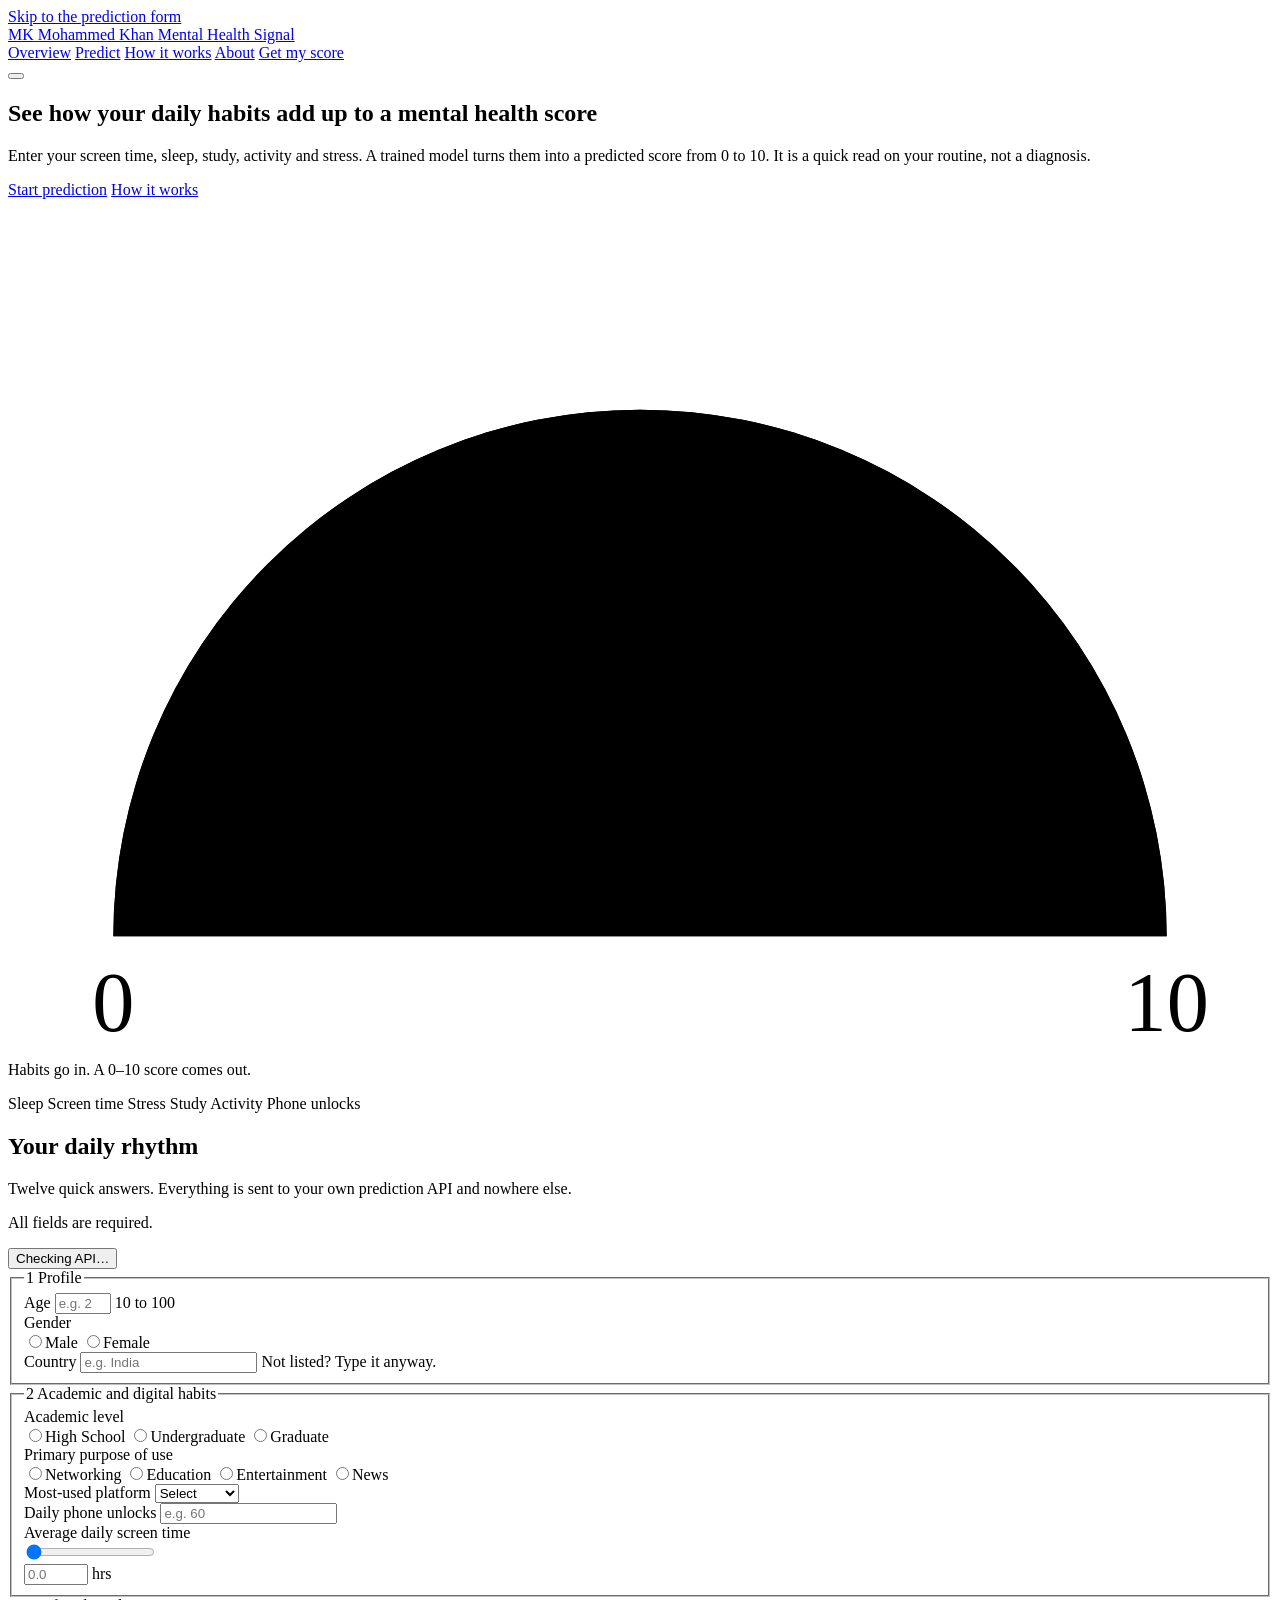
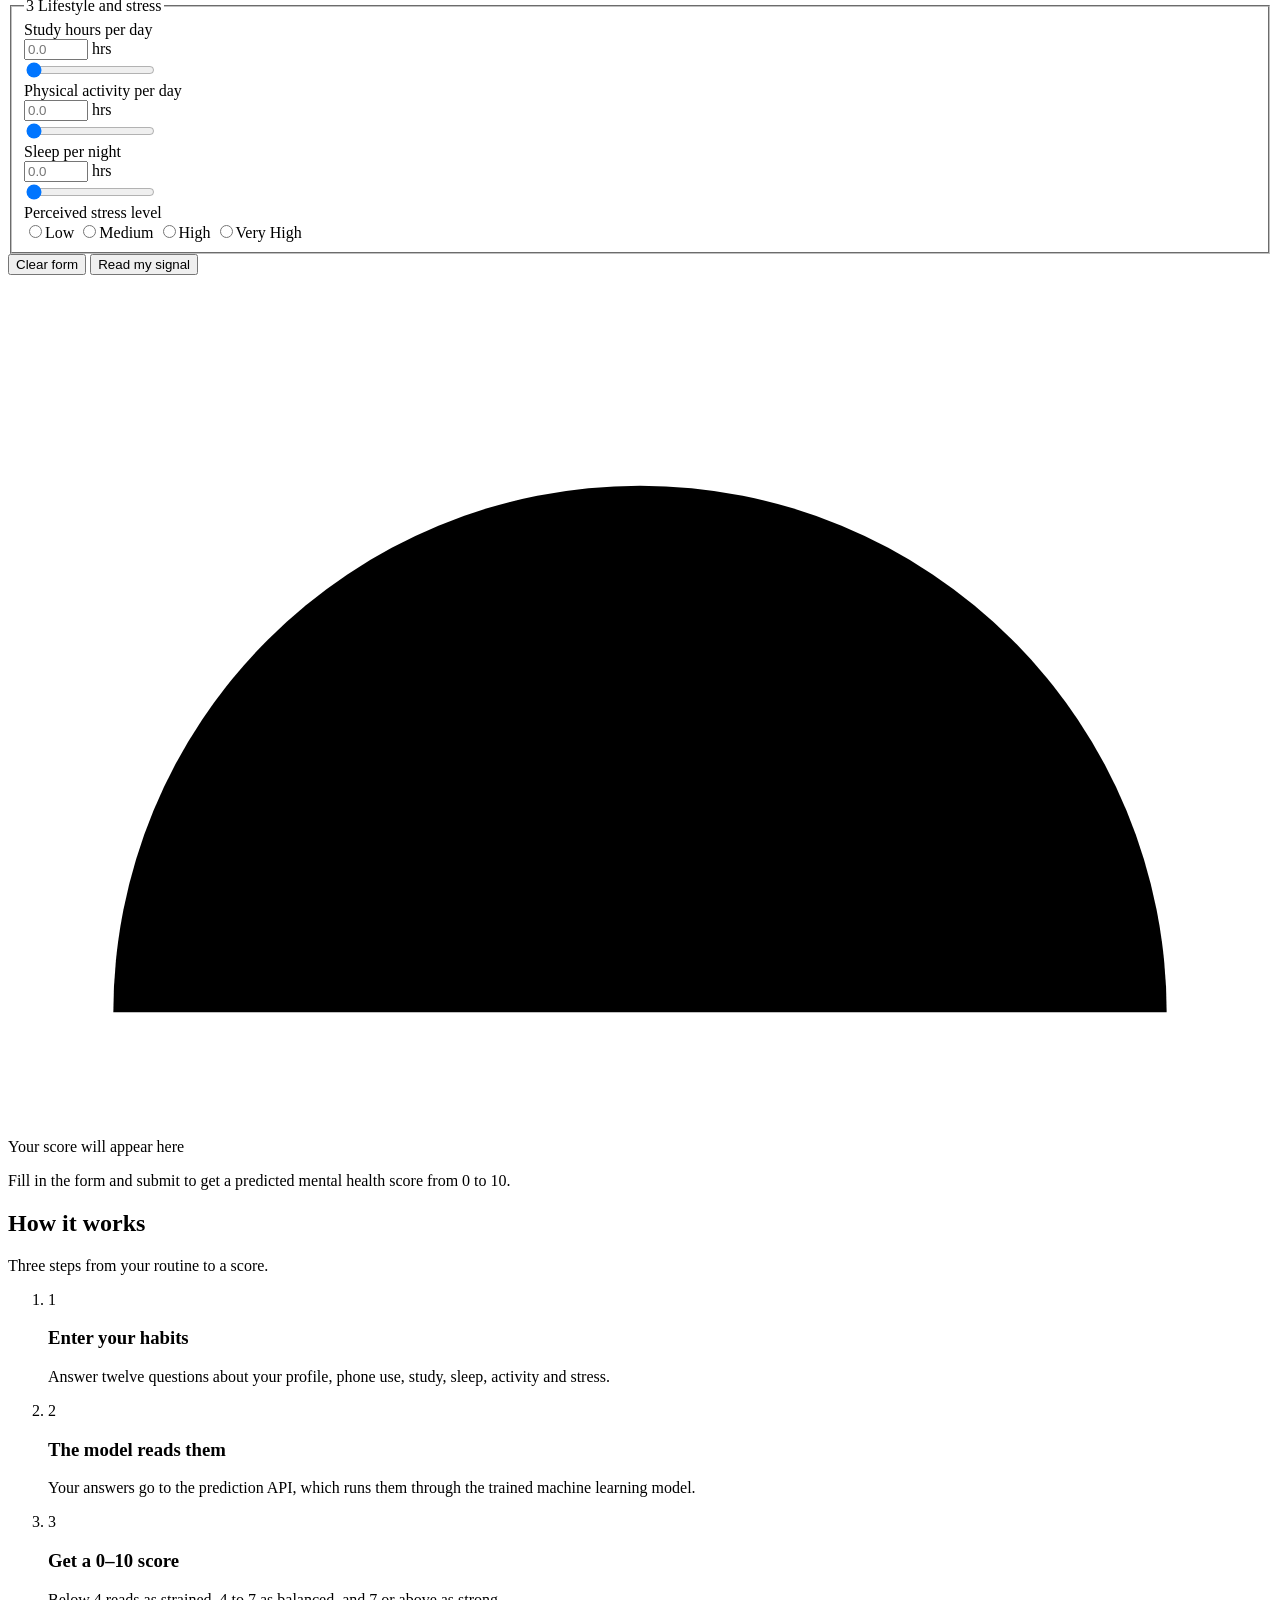
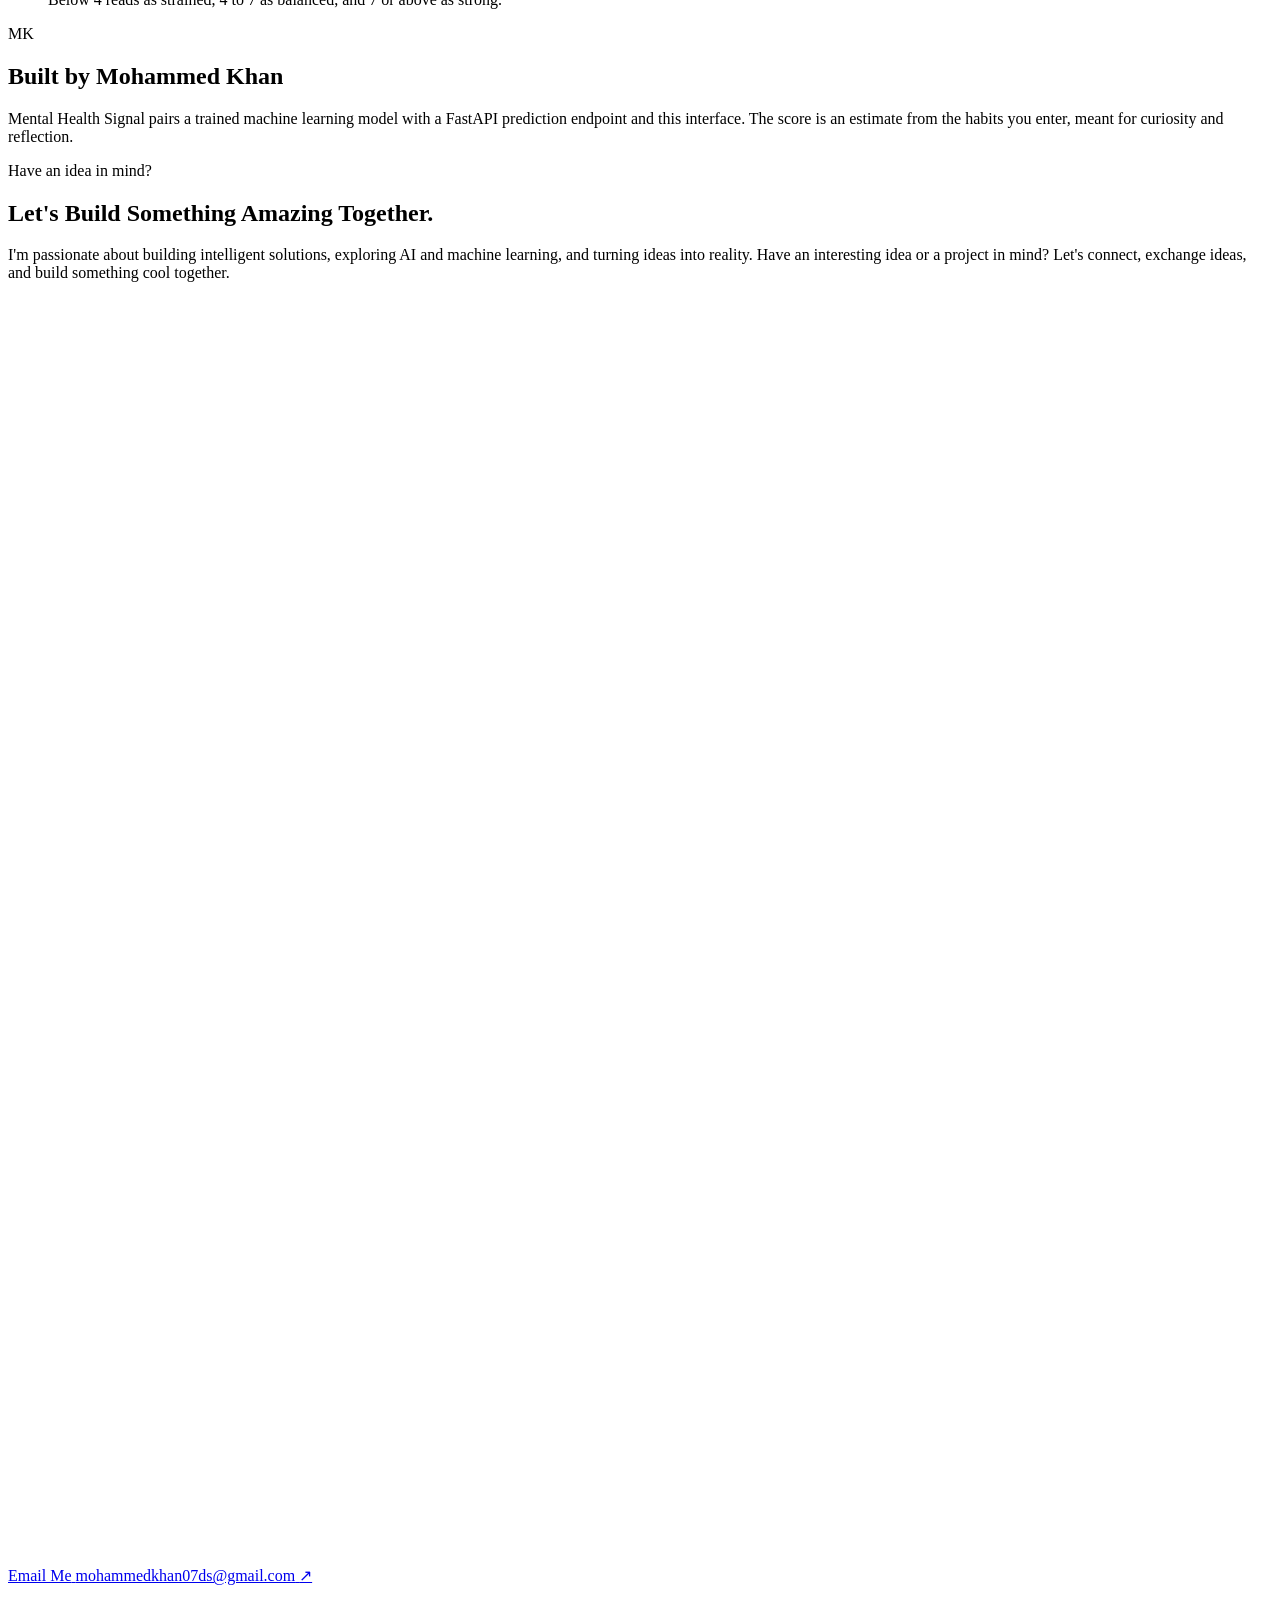
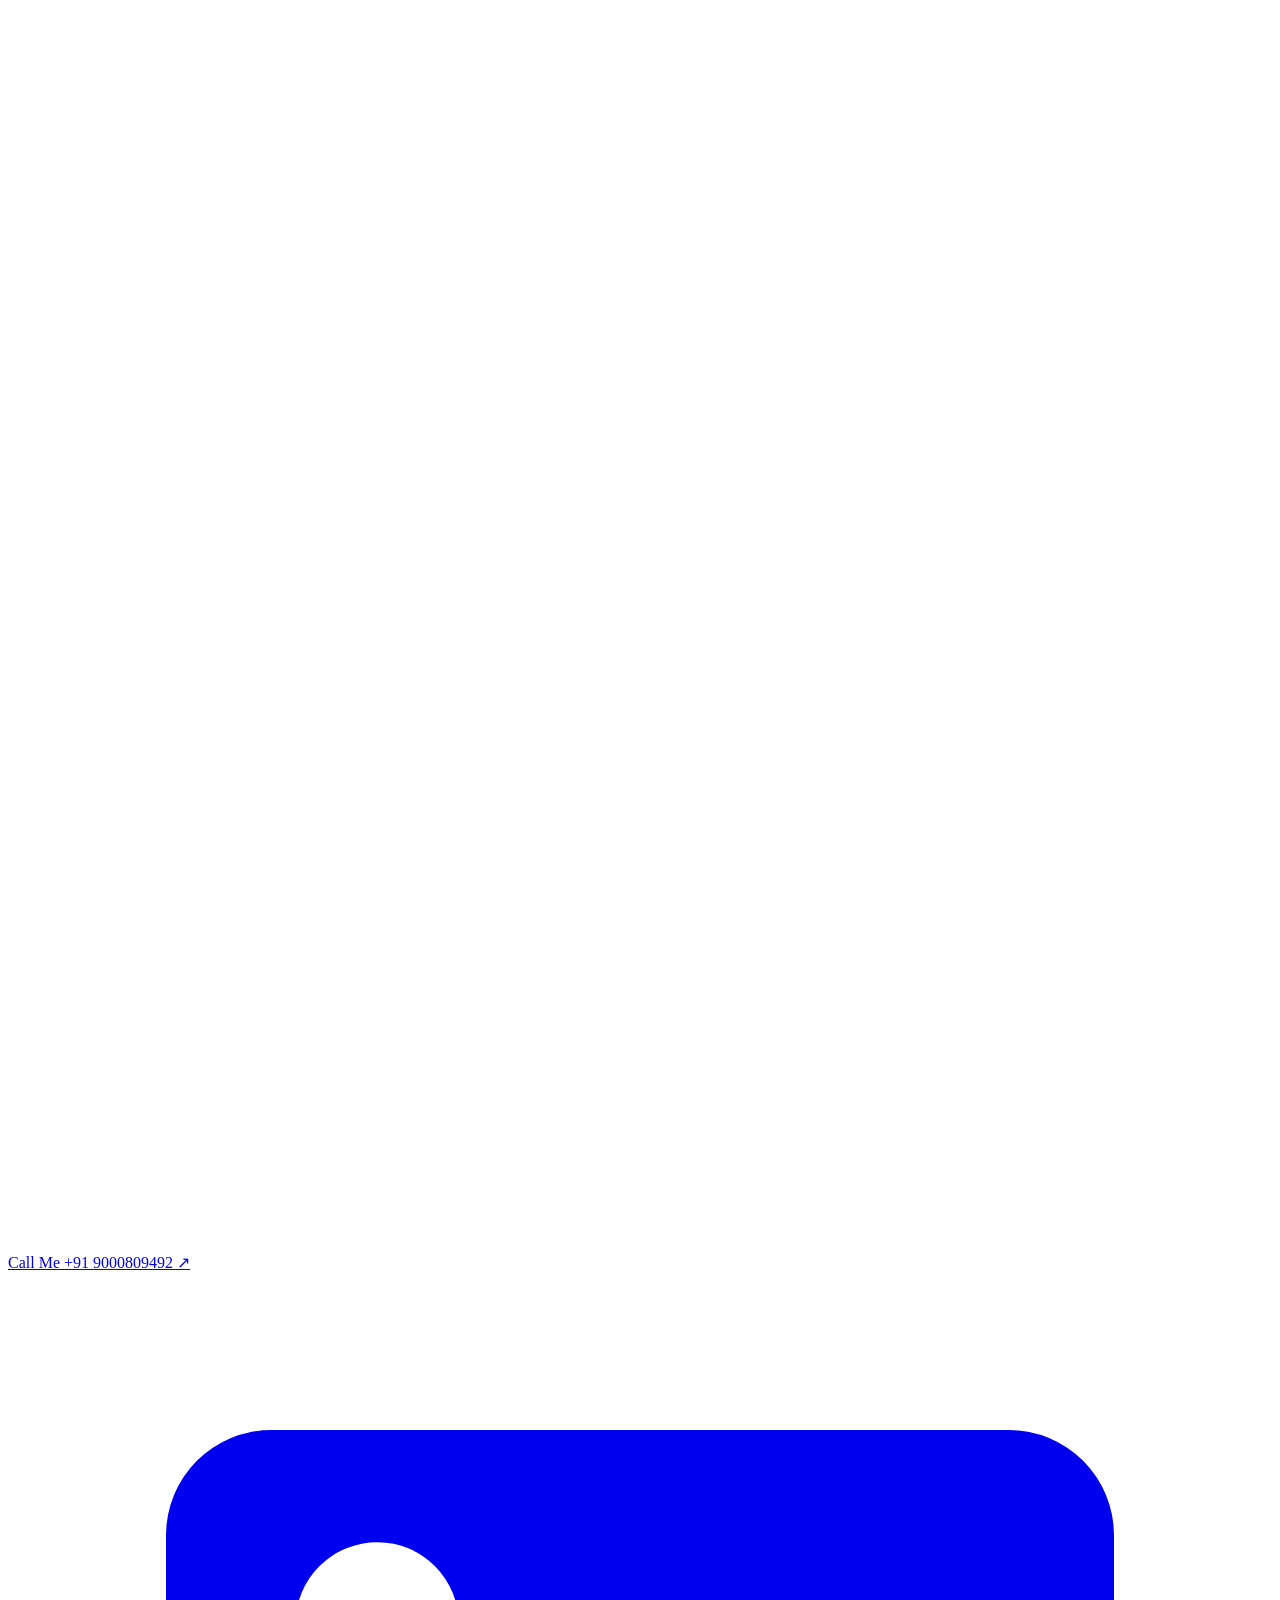
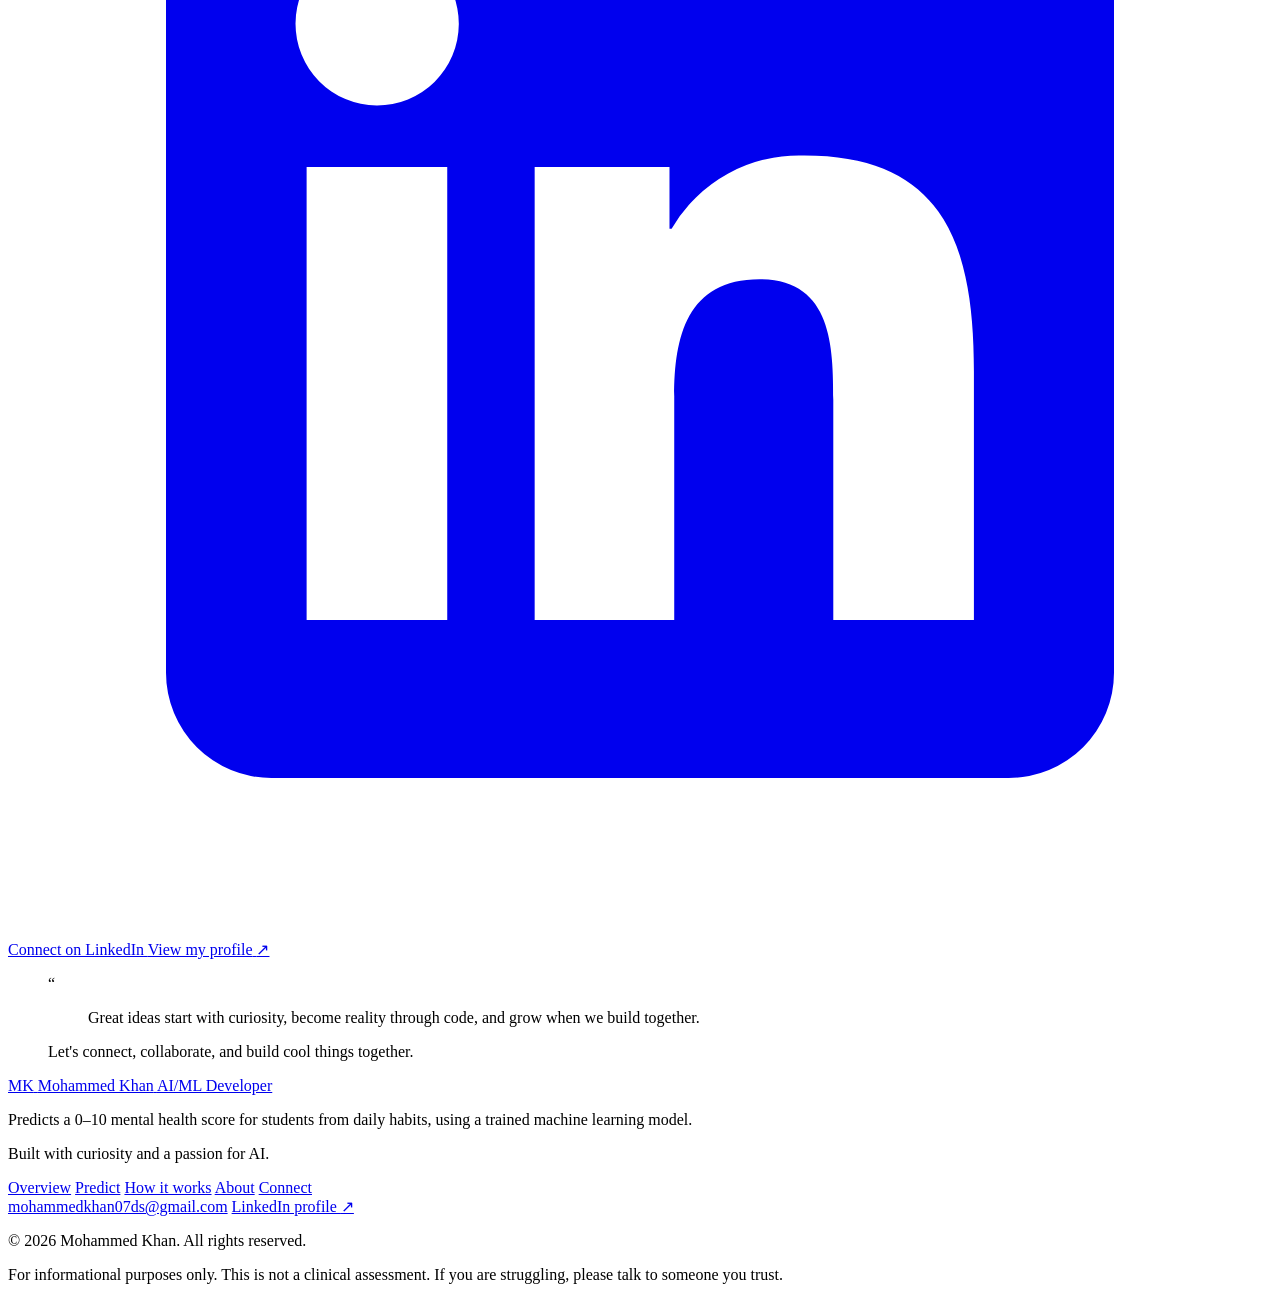
==== commit 5514c7e6: "fix file names to lowercase" ====
--- a/Frontend/Index.html
+++ b/Frontend/Index.html
@@ -10,7 +10,7 @@
 <link rel="preconnect" href="https://fonts.googleapis.com">
 <link rel="preconnect" href="https://fonts.gstatic.com" crossorigin>
 <link href="https://fonts.googleapis.com/css2?family=Fraunces:opsz,wght@9..144,400;9..144,500;9..144,600&family=Inter:wght@400;500;600;700&family=JetBrains+Mono:wght@500;700&display=swap" rel="stylesheet">
-<link rel="stylesheet" href="Style.css" />
+<link rel="stylesheet" href="style.css" />
 </head>
 <body>
 
@@ -479,6 +479,6 @@
   </div>
 </footer>
 
-<script src="Script.js"></script>
+<script src="script.js"></script>
 </body>
 </html>
